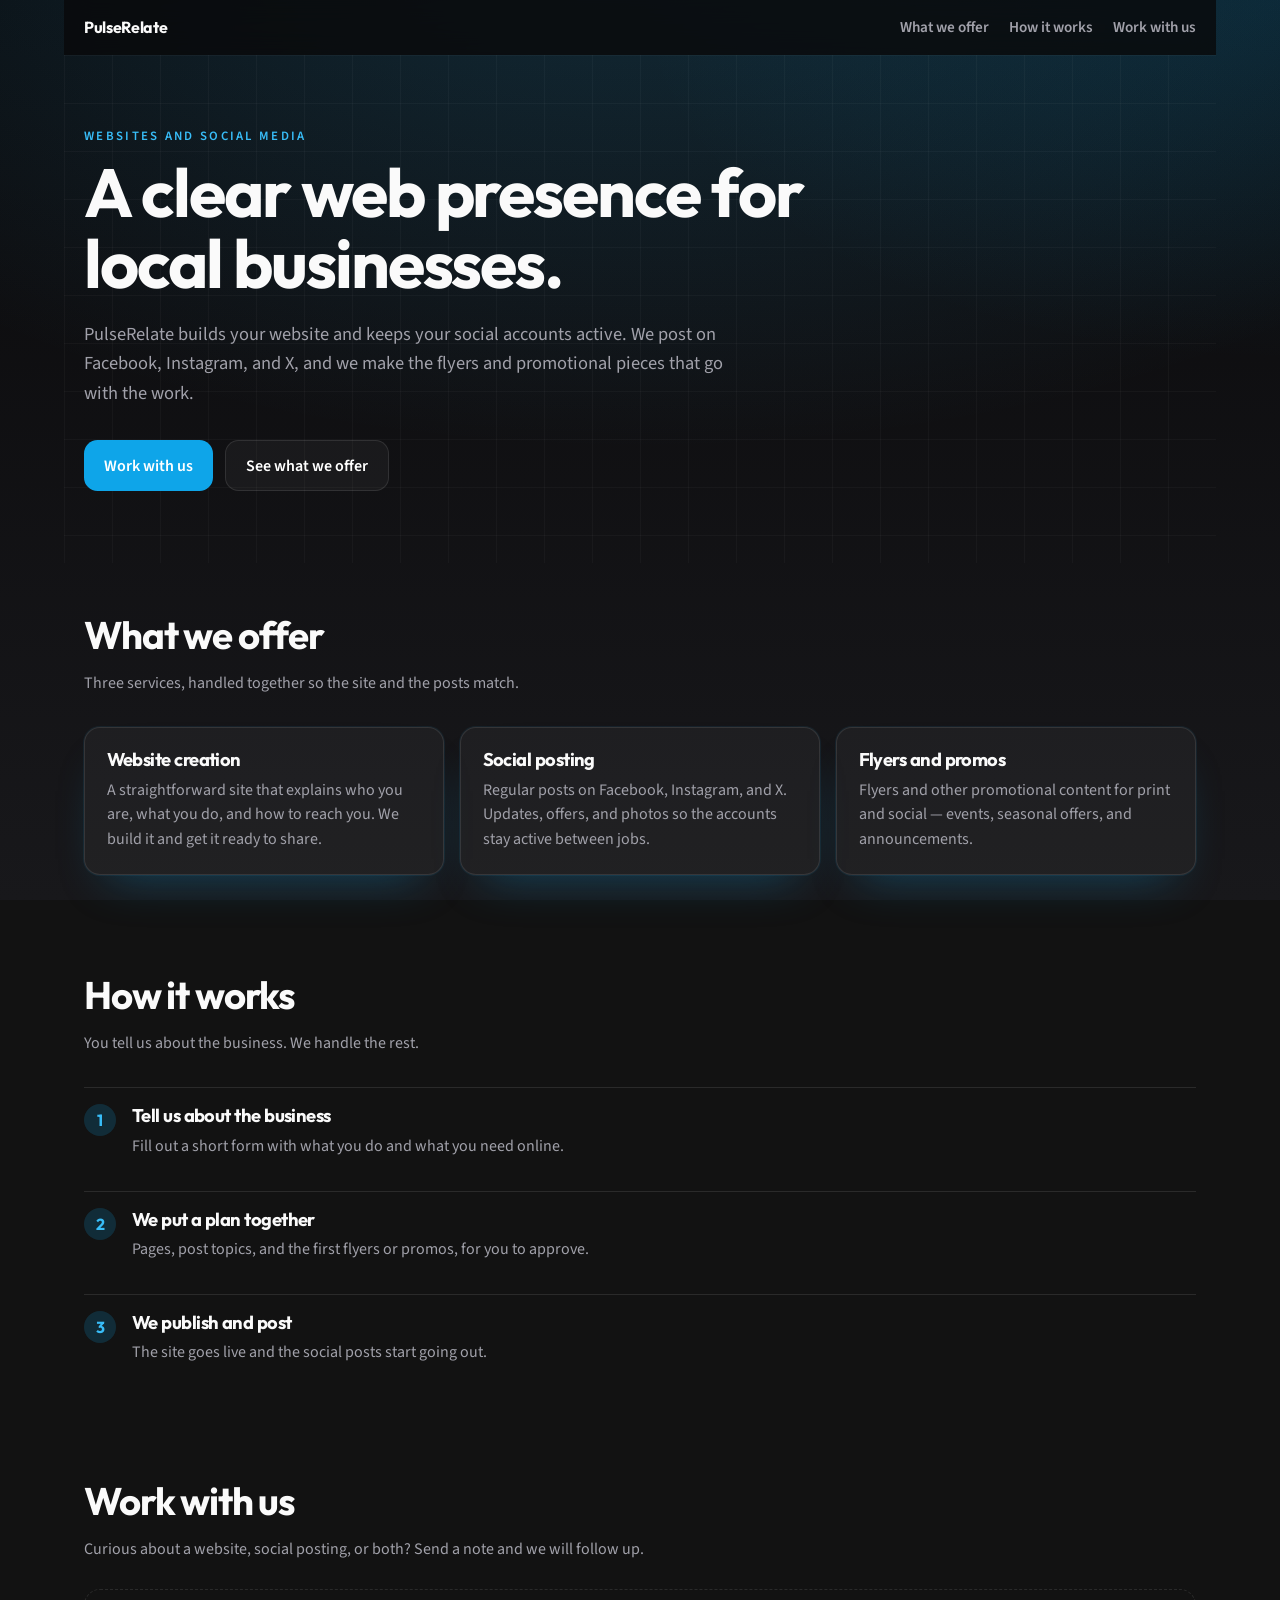
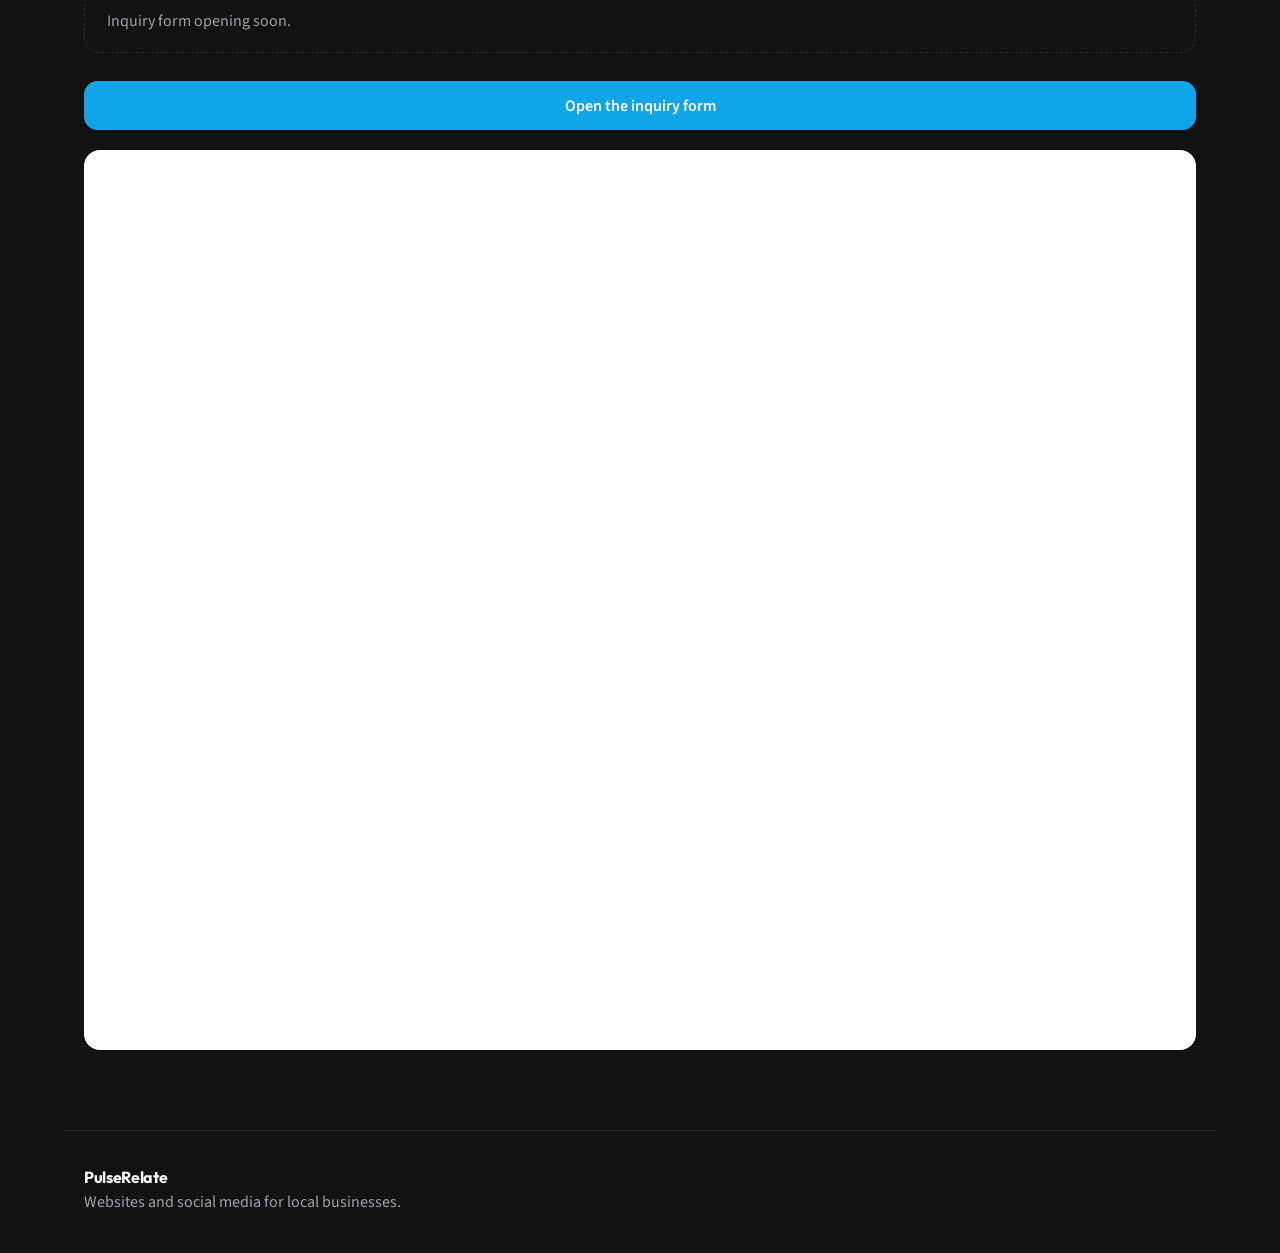
==== index.html @ c06d8b2e "Add the PulseRelate presence page for GitHub Pages. Co-authored-by: Cursor <cursoragent@cursor.com>" ====
<!DOCTYPE html>
<html lang="en">
  <head>
    <meta charset="utf-8" />
    <meta name="viewport" content="width=device-width, initial-scale=1" />
    <title>PulseRelate — Websites and social media</title>
    <meta
      name="description"
      content="PulseRelate builds websites and runs social media for local businesses. Posts on Facebook, Instagram, and X, plus flyers and promotional content."
    />
    <link rel="preconnect" href="https://fonts.googleapis.com" />
    <link rel="preconnect" href="https://fonts.gstatic.com" crossorigin />
    <link
      href="https://fonts.googleapis.com/css2?family=Outfit:wght@500;700&family=Source+Sans+3:wght@400;600&display=swap"
      rel="stylesheet"
    />
    <link rel="stylesheet" href="styles.css" />
    <link rel="icon" href="data:image/svg+xml,%3Csvg xmlns='http://www.w3.org/2000/svg' viewBox='0 0 32 32'%3E%3Crect width='32' height='32' rx='8' fill='%230ea5e9'/%3E%3Cpath d='M8 20.5c2.2-4.6 4.4-7 8-7s5.8 2.4 8 7' fill='none' stroke='white' stroke-width='2.4' stroke-linecap='round'/%3E%3Ccircle cx='16' cy='11' r='2.2' fill='white'/%3E%3C/svg%3E" />
  </head>
  <body>
    <header class="site-header">
      <a class="brand" href="#top">PulseRelate</a>
      <nav class="nav" aria-label="Page">
        <a href="#offer">What we offer</a>
        <a href="#process">How it works</a>
        <a href="#work">Work with us</a>
      </nav>
    </header>

    <main id="top">
      <section class="hero">
        <p class="eyebrow">Websites and social media</p>
        <h1>A clear web presence for local businesses.</h1>
        <p class="lede">
          PulseRelate builds your website and keeps your social accounts active.
          We post on Facebook, Instagram, and X, and we make the flyers and
          promotional pieces that go with the work.
        </p>
        <div class="hero-actions">
          <a class="button" href="#work">Work with us</a>
          <a class="button button-quiet" href="#offer">See what we offer</a>
        </div>
      </section>

      <section id="offer" class="section">
        <div class="section-intro">
          <h2>What we offer</h2>
          <p>Three services, handled together so the site and the posts match.</p>
        </div>
        <ul class="cards">
          <li class="card">
            <h3>Website creation</h3>
            <p>
              A straightforward site that explains who you are, what you do, and
              how to reach you. We build it and get it ready to share.
            </p>
          </li>
          <li class="card">
            <h3>Social posting</h3>
            <p>
              Regular posts on Facebook, Instagram, and X. Updates, offers, and
              photos so the accounts stay active between jobs.
            </p>
          </li>
          <li class="card">
            <h3>Flyers and promos</h3>
            <p>
              Flyers and other promotional content for print and social — events,
              seasonal offers, and announcements.
            </p>
          </li>
        </ul>
      </section>

      <section id="process" class="section">
        <div class="section-intro">
          <h2>How it works</h2>
          <p>You tell us about the business. We handle the rest.</p>
        </div>
        <ol class="steps">
          <li>
            <span class="step-num">1</span>
            <div>
              <h3>Tell us about the business</h3>
              <p>Fill out a short form with what you do and what you need online.</p>
            </div>
          </li>
          <li>
            <span class="step-num">2</span>
            <div>
              <h3>We put a plan together</h3>
              <p>Pages, post topics, and the first flyers or promos, for you to approve.</p>
            </div>
          </li>
          <li>
            <span class="step-num">3</span>
            <div>
              <h3>We publish and post</h3>
              <p>The site goes live and the social posts start going out.</p>
            </div>
          </li>
        </ol>
      </section>

      <section id="work" class="section">
        <div class="section-intro">
          <h2>Work with us</h2>
          <p>Curious about a website, social posting, or both? Send a note and we will follow up.</p>
        </div>

        <div id="form-soon" class="soon" hidden>
          <p>Inquiry form opening soon.</p>
        </div>

        <div id="form-live" class="form-live" hidden>
          <a id="form-link" class="button" href="" target="_blank" rel="noopener noreferrer">
            Open the inquiry form
          </a>
          <iframe
            id="form-frame"
            title="PulseRelate inquiry form"
            width="100%"
            height="900"
            loading="lazy"
          ></iframe>
        </div>
      </section>
    </main>

    <footer class="site-footer">
      <p class="brand">PulseRelate</p>
      <p>Websites and social media for local businesses.</p>
    </footer>

    <!-- Paste the Google Form "share" link here when it exists. -->
    <script>
      const FORM_URL = "";

      const soon = document.getElementById("form-soon");
      const live = document.getElementById("form-live");
      const url = FORM_URL.trim();

      function googleFormEmbed(value) {
        const parsed = new URL(value);
        const host = parsed.hostname;
        const isForm =
          parsed.protocol === "https:" &&
          (host === "docs.google.com" || host === "forms.gle") &&
          (host === "forms.gle" || parsed.pathname.includes("/forms/"));
        if (!isForm) return null;
        if (host === "forms.gle") return null;
        parsed.searchParams.delete("usp");
        parsed.searchParams.set("embedded", "true");
        return parsed.toString();
      }

      if (!url) {
        soon.hidden = false;
      } else {
        live.hidden = false;
        const link = document.getElementById("form-link");
        link.href = url;
        const embed = googleFormEmbed(url);
        const frame = document.getElementById("form-frame");
        if (embed) {
          frame.src = embed;
        } else {
          frame.hidden = true;
        }
      }
    </script>
  </body>
</html>
---- styles.css ----
:root {
  color-scheme: dark;
  --bg: #09090b;
  --bg-raised: rgb(255 255 255 / 0.04);
  --line: rgb(255 255 255 / 0.1);
  --text: #fafafa;
  --muted: #a1a1aa;
  --sky: #38bdf8;
  --sky-strong: #0ea5e9;
  --max: 72rem;
}

* {
  box-sizing: border-box;
}

html {
  scroll-behavior: smooth;
}

body {
  margin: 0;
  min-height: 100vh;
  font-family: "Source Sans 3", "Segoe UI", sans-serif;
  color: var(--text);
  background:
    radial-gradient(ellipse 80% 60% at 50% -10%, rgb(56 189 248 / 0.2), transparent),
    radial-gradient(ellipse 50% 40% at 100% 0%, rgb(14 165 233 / 0.14), transparent),
    linear-gradient(to bottom, #09090b, #18181b);
  background-attachment: fixed;
}

a {
  color: inherit;
}

.site-header {
  position: sticky;
  top: 0;
  z-index: 2;
  display: flex;
  align-items: center;
  justify-content: space-between;
  gap: 1rem;
  max-width: var(--max);
  margin: 0 auto;
  padding: 1rem 1.25rem;
  background: rgb(9 9 11 / 0.8);
  backdrop-filter: blur(12px);
  border-bottom: 1px solid transparent;
}

.brand {
  font-family: Outfit, "Segoe UI", sans-serif;
  font-weight: 700;
  letter-spacing: -0.02em;
  text-decoration: none;
}

.nav {
  display: flex;
  flex-wrap: wrap;
  gap: 0.75rem 1.25rem;
  font-size: 0.95rem;
  font-weight: 600;
}

.nav a {
  color: var(--muted);
  text-decoration: none;
}

.nav a:hover,
.nav a:focus-visible {
  color: var(--text);
}

.hero,
.section,
.site-footer {
  max-width: var(--max);
  margin: 0 auto;
  padding: 1.25rem;
}

.hero {
  padding-top: 4.5rem;
  padding-bottom: 4.5rem;
  background-image:
    linear-gradient(rgb(255 255 255 / 0.03) 1px, transparent 1px),
    linear-gradient(90deg, rgb(255 255 255 / 0.03) 1px, transparent 1px);
  background-size: 48px 48px;
}

.eyebrow {
  margin: 0;
  font-size: 0.8rem;
  font-weight: 600;
  letter-spacing: 0.18em;
  text-transform: uppercase;
  color: var(--sky);
}

h1,
h2,
h3 {
  font-family: Outfit, "Segoe UI", sans-serif;
  letter-spacing: -0.03em;
}

h1 {
  max-width: 16ch;
  margin: 0.75rem 0 0;
  font-size: clamp(2.5rem, 6vw, 4.25rem);
  line-height: 1.05;
}

.lede {
  max-width: 40rem;
  margin: 1.25rem 0 0;
  font-size: 1.15rem;
  line-height: 1.6;
  color: var(--muted);
}

.hero-actions {
  display: flex;
  flex-wrap: wrap;
  gap: 0.75rem;
  margin-top: 2rem;
}

.button {
  display: inline-flex;
  align-items: center;
  justify-content: center;
  padding: 0.85rem 1.25rem;
  border-radius: 0.85rem;
  background: var(--sky-strong);
  color: white;
  font-weight: 600;
  text-decoration: none;
}

.button:hover,
.button:focus-visible {
  background: #38bdf8;
}

.button-quiet {
  background: var(--bg-raised);
  border: 1px solid var(--line);
}

.button-quiet:hover,
.button-quiet:focus-visible {
  background: rgb(255 255 255 / 0.08);
}

.section {
  padding-top: 3rem;
  padding-bottom: 3rem;
}

.section-intro h2 {
  margin: 0;
  font-size: clamp(1.8rem, 3vw, 2.4rem);
}

.section-intro p {
  max-width: 36rem;
  margin: 0.75rem 0 0;
  color: var(--muted);
  line-height: 1.5;
}

.cards {
  display: grid;
  grid-template-columns: repeat(auto-fit, minmax(16rem, 1fr));
  gap: 1rem;
  margin: 2rem 0 0;
  padding: 0;
  list-style: none;
}

.card {
  margin: 0;
  padding: 1.25rem 1.35rem 1.4rem;
  border: 1px solid var(--line);
  border-radius: 1rem;
  background: var(--bg-raised);
  box-shadow:
    0 0 0 1px rgb(56 189 248 / 0.08),
    0 24px 48px -24px rgb(14 165 233 / 0.35);
}

.card h3,
.steps h3 {
  margin: 0 0 0.4rem;
  font-size: 1.15rem;
}

.card p,
.steps p {
  margin: 0;
  color: var(--muted);
  line-height: 1.55;
}

.steps {
  display: grid;
  gap: 1rem;
  margin: 2rem 0 0;
  padding: 0;
  list-style: none;
}

.steps li {
  display: flex;
  gap: 1rem;
  align-items: flex-start;
  padding: 1rem 0;
  border-top: 1px solid var(--line);
}

.step-num {
  flex: 0 0 auto;
  width: 2rem;
  height: 2rem;
  display: grid;
  place-items: center;
  border-radius: 999px;
  background: rgb(14 165 233 / 0.18);
  color: var(--sky);
  font-family: Outfit, sans-serif;
  font-weight: 700;
}

.soon,
.form-live {
  margin-top: 1.75rem;
}

.soon {
  padding: 1.25rem 1.35rem;
  border: 1px dashed var(--line);
  border-radius: 1rem;
  color: var(--muted);
}

.soon p {
  margin: 0;
}

.form-live {
  display: grid;
  gap: 1.25rem;
}

.form-live iframe {
  border: 1px solid var(--line);
  border-radius: 1rem;
  background: white;
  min-height: 900px;
}

.site-footer {
  margin-top: 2rem;
  padding-top: 2rem;
  padding-bottom: 2.5rem;
  border-top: 1px solid var(--line);
  color: var(--muted);
}

.site-footer .brand {
  color: var(--text);
}

.site-footer p {
  margin: 0.25rem 0 0;
}

:focus-visible {
  outline: 2px solid var(--sky);
  outline-offset: 3px;
}

@media (max-width: 640px) {
  .site-header {
    align-items: flex-start;
    flex-direction: column;
  }

  .hero {
    padding-top: 2.5rem;
  }
}
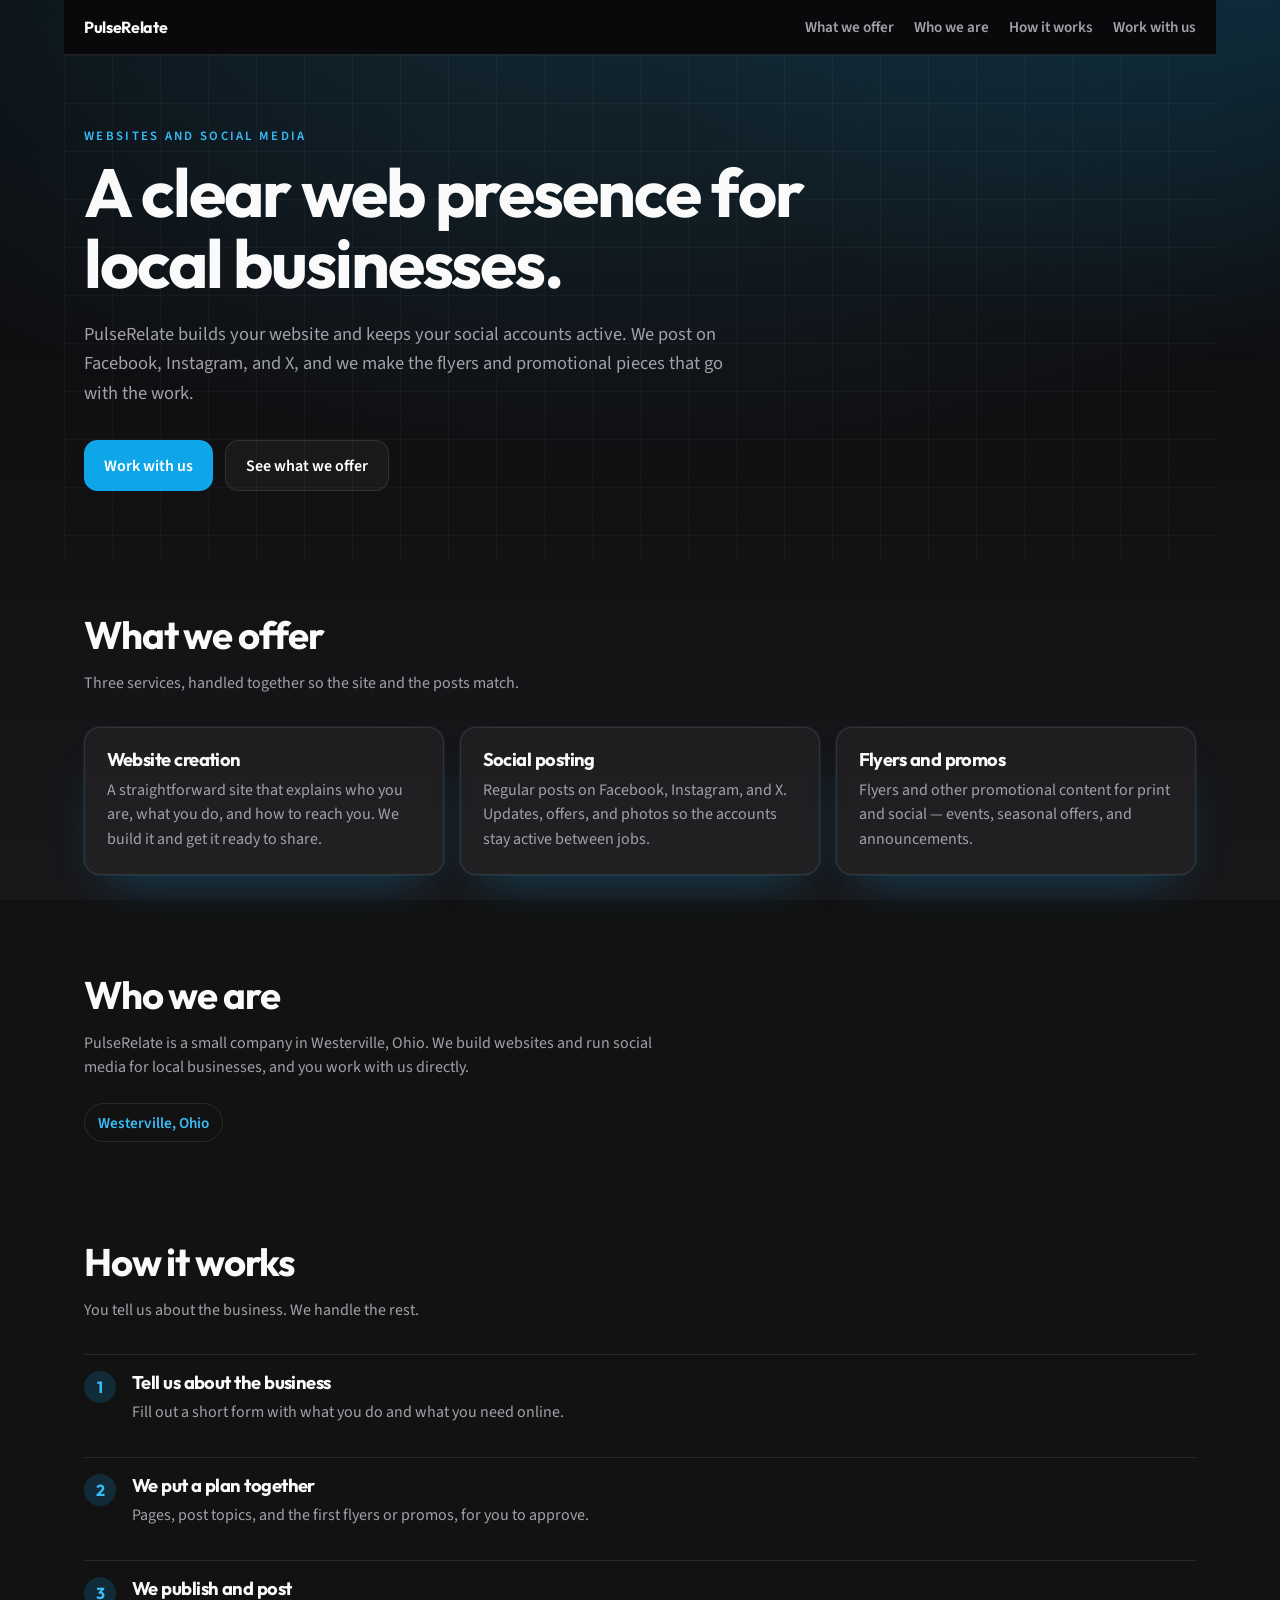
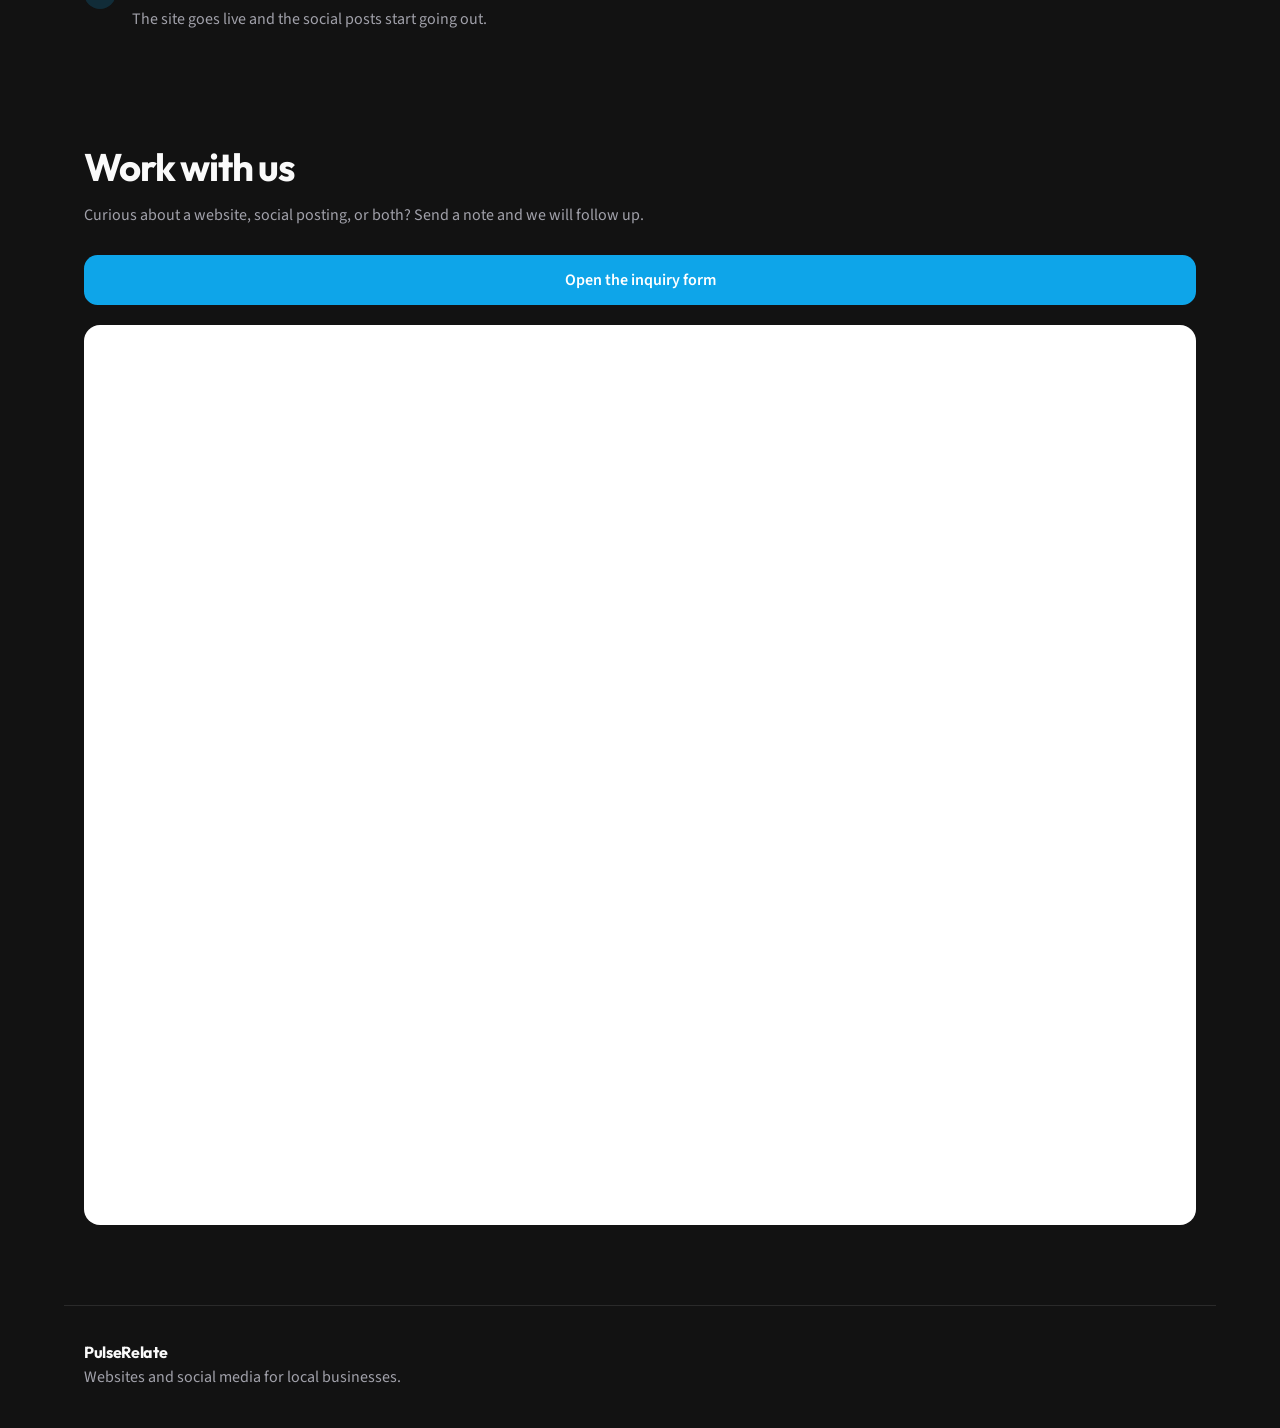
==== commit cae93f72: "Add the inquiry form and a Who we are section. Co-authored-by: Cursor <cursoragent@cursor.com>" ====
--- a/index.html
+++ b/index.html
@@ -22,6 +22,7 @@
       <a class="brand" href="#top">PulseRelate</a>
       <nav class="nav" aria-label="Page">
         <a href="#offer">What we offer</a>
+        <a href="#about">Who we are</a>
         <a href="#process">How it works</a>
         <a href="#work">Work with us</a>
       </nav>
@@ -70,6 +71,17 @@
             </p>
           </li>
         </ul>
+      </section>
+
+      <section id="about" class="section">
+        <div class="section-intro">
+          <h2>Who we are</h2>
+          <p>
+            PulseRelate is a small company in Westerville, Ohio. We build websites
+            and run social media for local businesses, and you work with us directly.
+          </p>
+        </div>
+        <p class="place">Westerville, Ohio</p>
       </section>
 
       <section id="process" class="section">
@@ -134,7 +146,7 @@
 
     <!-- Paste the Google Form "share" link here when it exists. -->
     <script>
-      const FORM_URL = "";
+      const FORM_URL = "https://docs.google.com/forms/d/e/1FAIpQLScphTjkjrPDnEAp4UqePSJgV59Lr1zzQnzVLXLWK01eDipahA/viewform?usp=header";
 
       const soon = document.getElementById("form-soon");
       const live = document.getElementById("form-live");
--- a/styles.css
+++ b/styles.css
@@ -45,9 +45,12 @@
   max-width: var(--max);
   margin: 0 auto;
   padding: 1rem 1.25rem;
-  background: rgb(9 9 11 / 0.8);
-  backdrop-filter: blur(12px);
-  border-bottom: 1px solid transparent;
+  background: #09090b;
+  border-bottom: 1px solid var(--line);
+}
+
+[hidden] {
+  display: none !important;
 }
 
 .brand {
@@ -172,6 +175,17 @@
   margin: 0.75rem 0 0;
   color: var(--muted);
   line-height: 1.5;
+}
+
+.place {
+  display: inline-block;
+  margin: 1.5rem 0 0;
+  padding: 0.45rem 0.8rem;
+  border: 1px solid var(--line);
+  border-radius: 999px;
+  color: var(--sky);
+  font-size: 0.95rem;
+  font-weight: 600;
 }
 
 .cards {
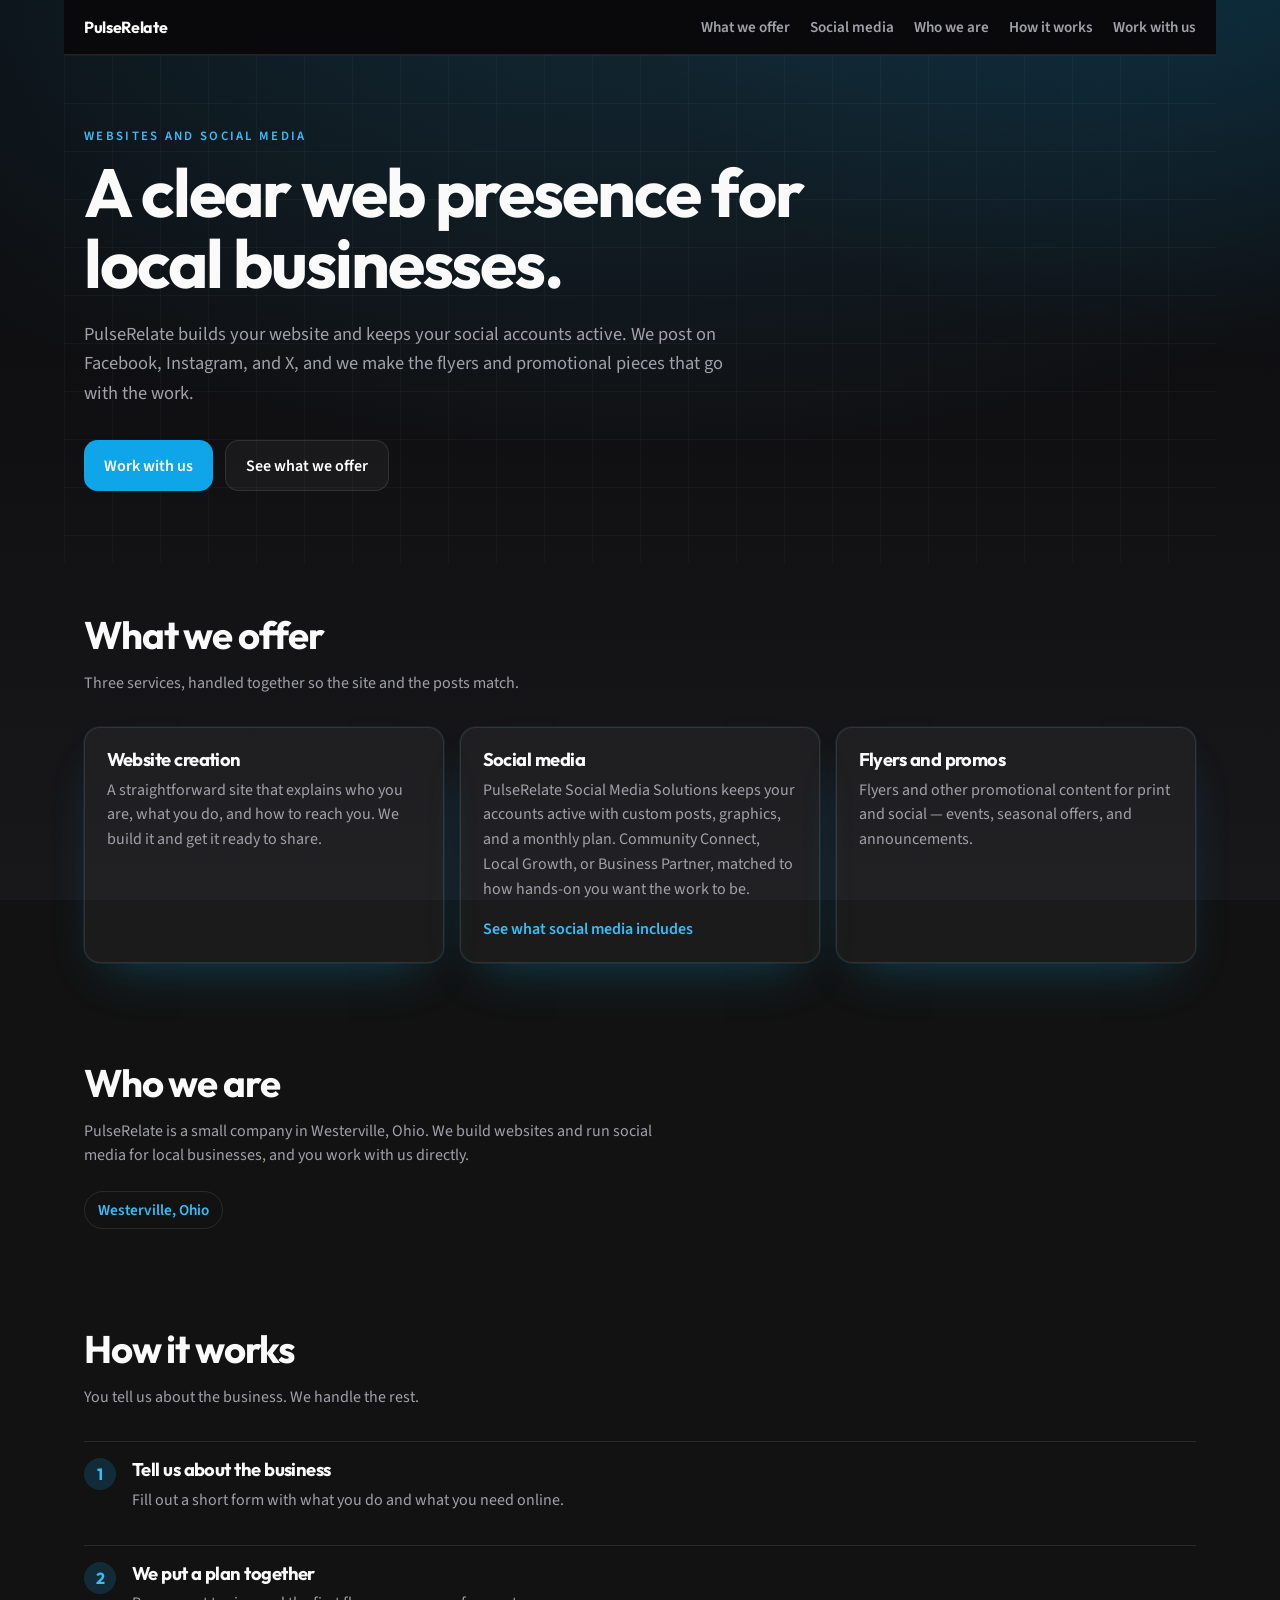
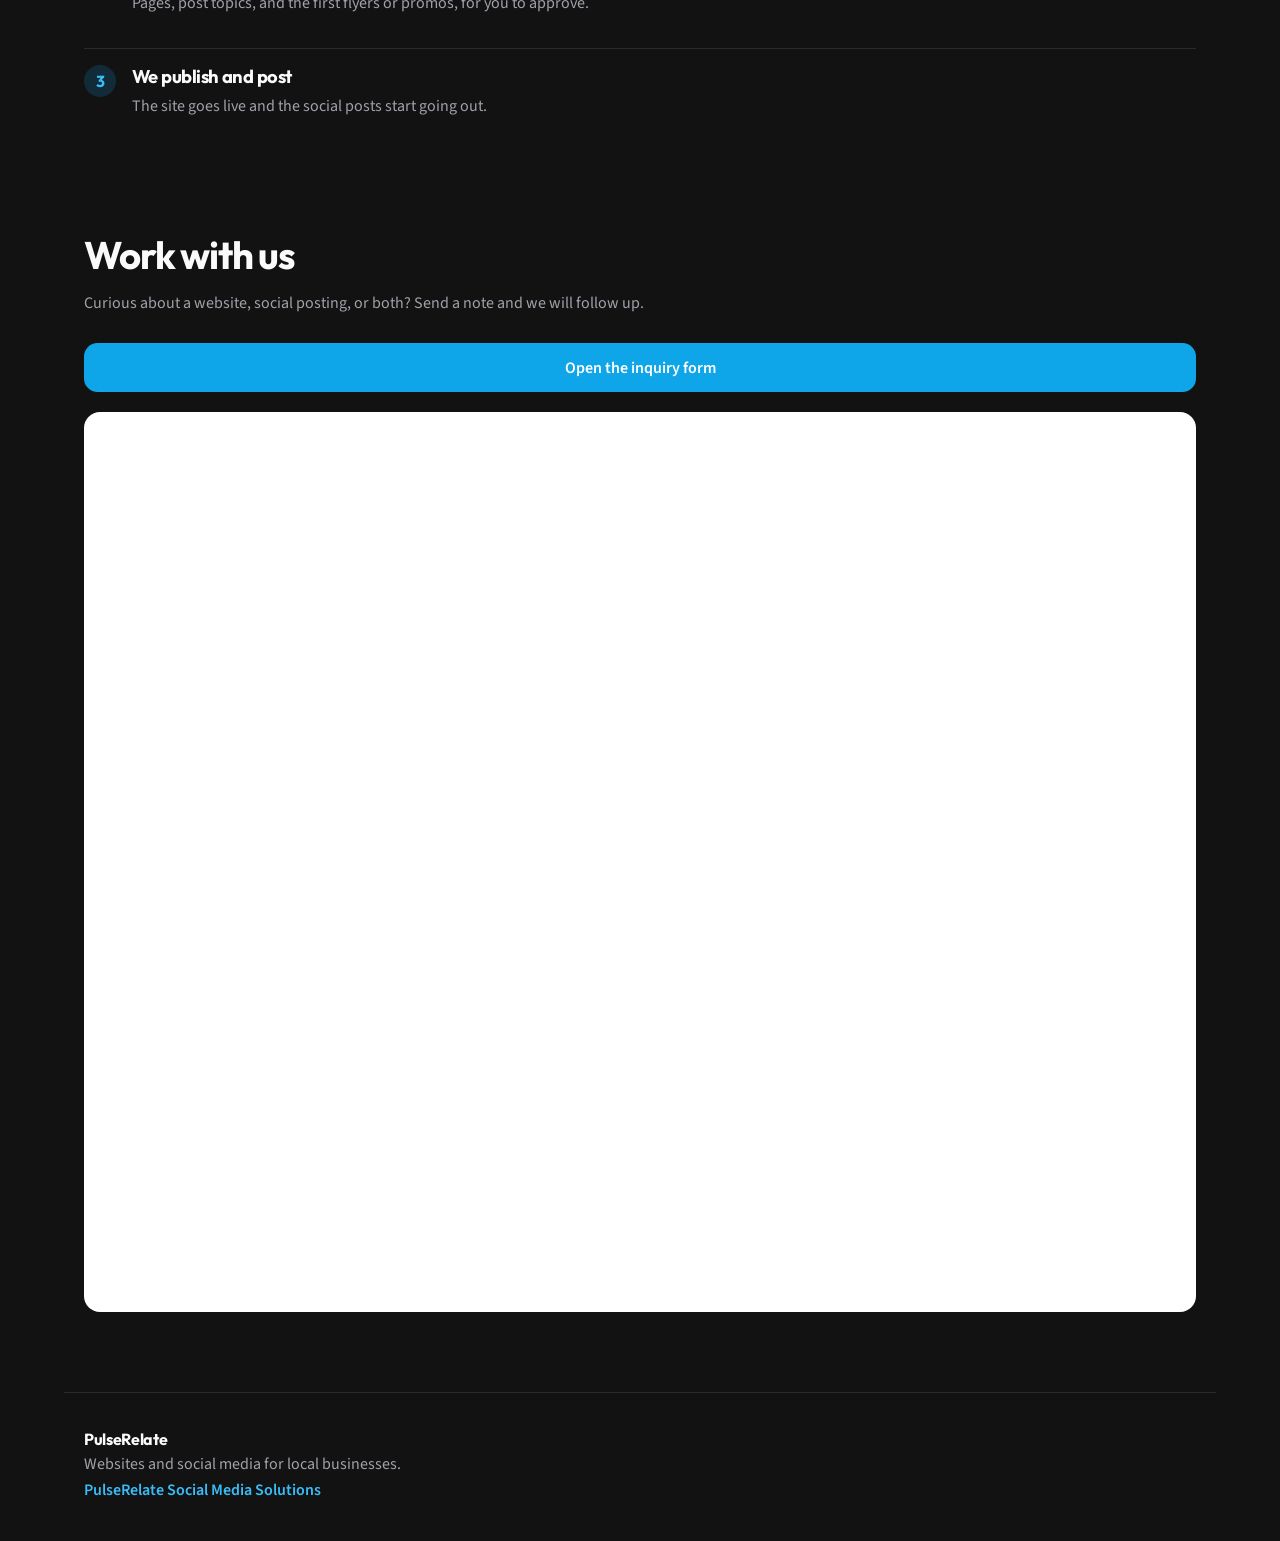
==== commit 5b206f81: "Add a PulseRelate Social Media Solutions page without pricing. Co-authored-by: Cursor <cursoragent@c" ====
--- a/index.html
+++ b/index.html
@@ -22,6 +22,7 @@
       <a class="brand" href="#top">PulseRelate</a>
       <nav class="nav" aria-label="Page">
         <a href="#offer">What we offer</a>
+        <a href="social.html">Social media</a>
         <a href="#about">Who we are</a>
         <a href="#process">How it works</a>
         <a href="#work">Work with us</a>
@@ -57,11 +58,14 @@
             </p>
           </li>
           <li class="card">
-            <h3>Social posting</h3>
+            <h3>Social media</h3>
             <p>
-              Regular posts on Facebook, Instagram, and X. Updates, offers, and
-              photos so the accounts stay active between jobs.
+              PulseRelate Social Media Solutions keeps your accounts active with
+              custom posts, graphics, and a monthly plan. Community Connect,
+              Local Growth, or Business Partner, matched to how hands-on you
+              want the work to be.
             </p>
+            <a class="more" href="social.html">See what social media includes</a>
           </li>
           <li class="card">
             <h3>Flyers and promos</h3>
@@ -142,6 +146,7 @@
     <footer class="site-footer">
       <p class="brand">PulseRelate</p>
       <p>Websites and social media for local businesses.</p>
+      <p><a href="social.html">PulseRelate Social Media Solutions</a></p>
     </footer>
 
     <!-- Paste the Google Form "share" link here when it exists. -->
--- a/styles.css
+++ b/styles.css
@@ -161,6 +161,7 @@
 }
 
 .section {
+  scroll-margin-top: 4.5rem;
   padding-top: 3rem;
   padding-bottom: 3rem;
 }
@@ -219,6 +220,147 @@
   margin: 0;
   color: var(--muted);
   line-height: 1.55;
+}
+
+.card-plan {
+  display: flex;
+  flex-direction: column;
+  border-top: 2px solid var(--sky-strong);
+}
+
+.card-plan .fit {
+  margin-top: auto;
+}
+
+.more {
+  display: inline-block;
+  margin-top: 1rem;
+  color: var(--sky);
+  font-weight: 600;
+  text-decoration: none;
+}
+
+.more:hover,
+.more:focus-visible {
+  color: var(--text);
+}
+
+.story {
+  max-width: 40rem;
+  margin-top: 1.5rem;
+}
+
+.story p {
+  margin: 0;
+  color: var(--muted);
+  font-size: 1.05rem;
+  line-height: 1.65;
+}
+
+.story p + p {
+  margin-top: 1rem;
+}
+
+.story .hello {
+  color: var(--text);
+  font-family: Outfit, "Segoe UI", sans-serif;
+  font-size: 1.25rem;
+  letter-spacing: -0.02em;
+}
+
+.features {
+  margin: 1.1rem 0 0;
+  padding: 0;
+  list-style: none;
+}
+
+.features li {
+  position: relative;
+  padding: 0.35rem 0 0.35rem 1.35rem;
+  color: var(--muted);
+  line-height: 1.45;
+}
+
+.features li::before {
+  content: "";
+  position: absolute;
+  left: 0;
+  top: 0.72rem;
+  width: 0.45rem;
+  height: 0.45rem;
+  border-radius: 999px;
+  background: var(--sky);
+}
+
+.features li.includes {
+  color: var(--text);
+  font-weight: 600;
+}
+
+.fit {
+  margin: 1.15rem 0 0;
+  padding-top: 1rem;
+  border-top: 1px solid var(--line);
+  color: var(--muted);
+  font-size: 0.95rem;
+  line-height: 1.5;
+}
+
+.fit strong {
+  display: block;
+  margin-bottom: 0.25rem;
+  color: var(--text);
+  font-size: 0.75rem;
+  letter-spacing: 0.14em;
+  text-transform: uppercase;
+}
+
+.reasons {
+  display: grid;
+  grid-template-columns: repeat(auto-fit, minmax(16rem, 1fr));
+  gap: 0.75rem;
+  margin: 2rem 0 0;
+  padding: 0;
+  list-style: none;
+}
+
+.reasons li {
+  padding: 1rem 1.1rem;
+  border: 1px solid var(--line);
+  border-radius: 1rem;
+  background: var(--bg-raised);
+  line-height: 1.5;
+}
+
+.signature {
+  margin: 1.75rem 0 0;
+  line-height: 1.4;
+}
+
+.signature strong {
+  display: block;
+  font-family: Outfit, "Segoe UI", sans-serif;
+  font-size: 1.15rem;
+  letter-spacing: -0.02em;
+}
+
+.signature span {
+  color: var(--muted);
+}
+
+.pull {
+  max-width: 28rem;
+  margin: 1.75rem 0 0;
+  padding: 0;
+  border: 0;
+}
+
+.pull p {
+  margin: 0;
+  font-family: Outfit, "Segoe UI", sans-serif;
+  font-size: clamp(1.35rem, 2.4vw, 1.75rem);
+  letter-spacing: -0.03em;
+  line-height: 1.25;
 }
 
 .steps {
@@ -294,6 +436,17 @@
   margin: 0.25rem 0 0;
 }
 
+.site-footer a {
+  color: var(--sky);
+  font-weight: 600;
+  text-decoration: none;
+}
+
+.site-footer a:hover,
+.site-footer a:focus-visible {
+  color: var(--text);
+}
+
 :focus-visible {
   outline: 2px solid var(--sky);
   outline-offset: 3px;
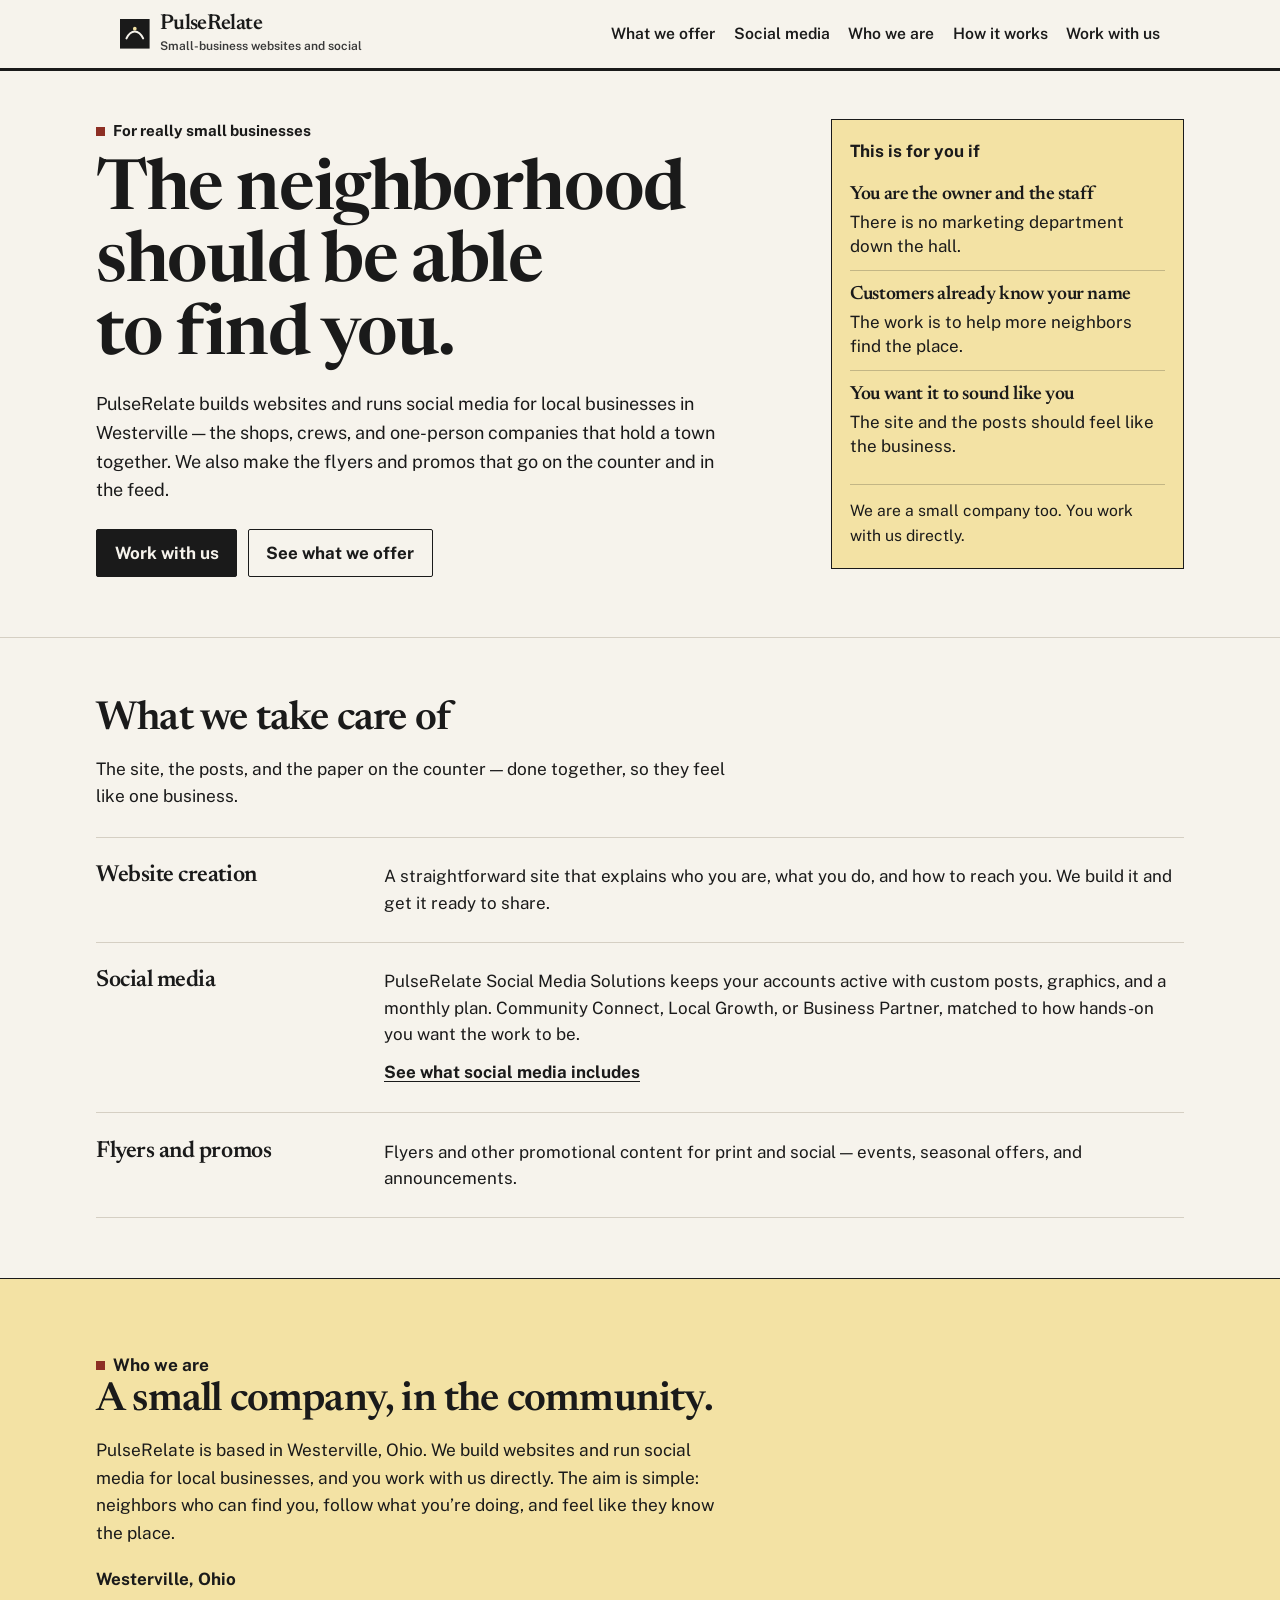
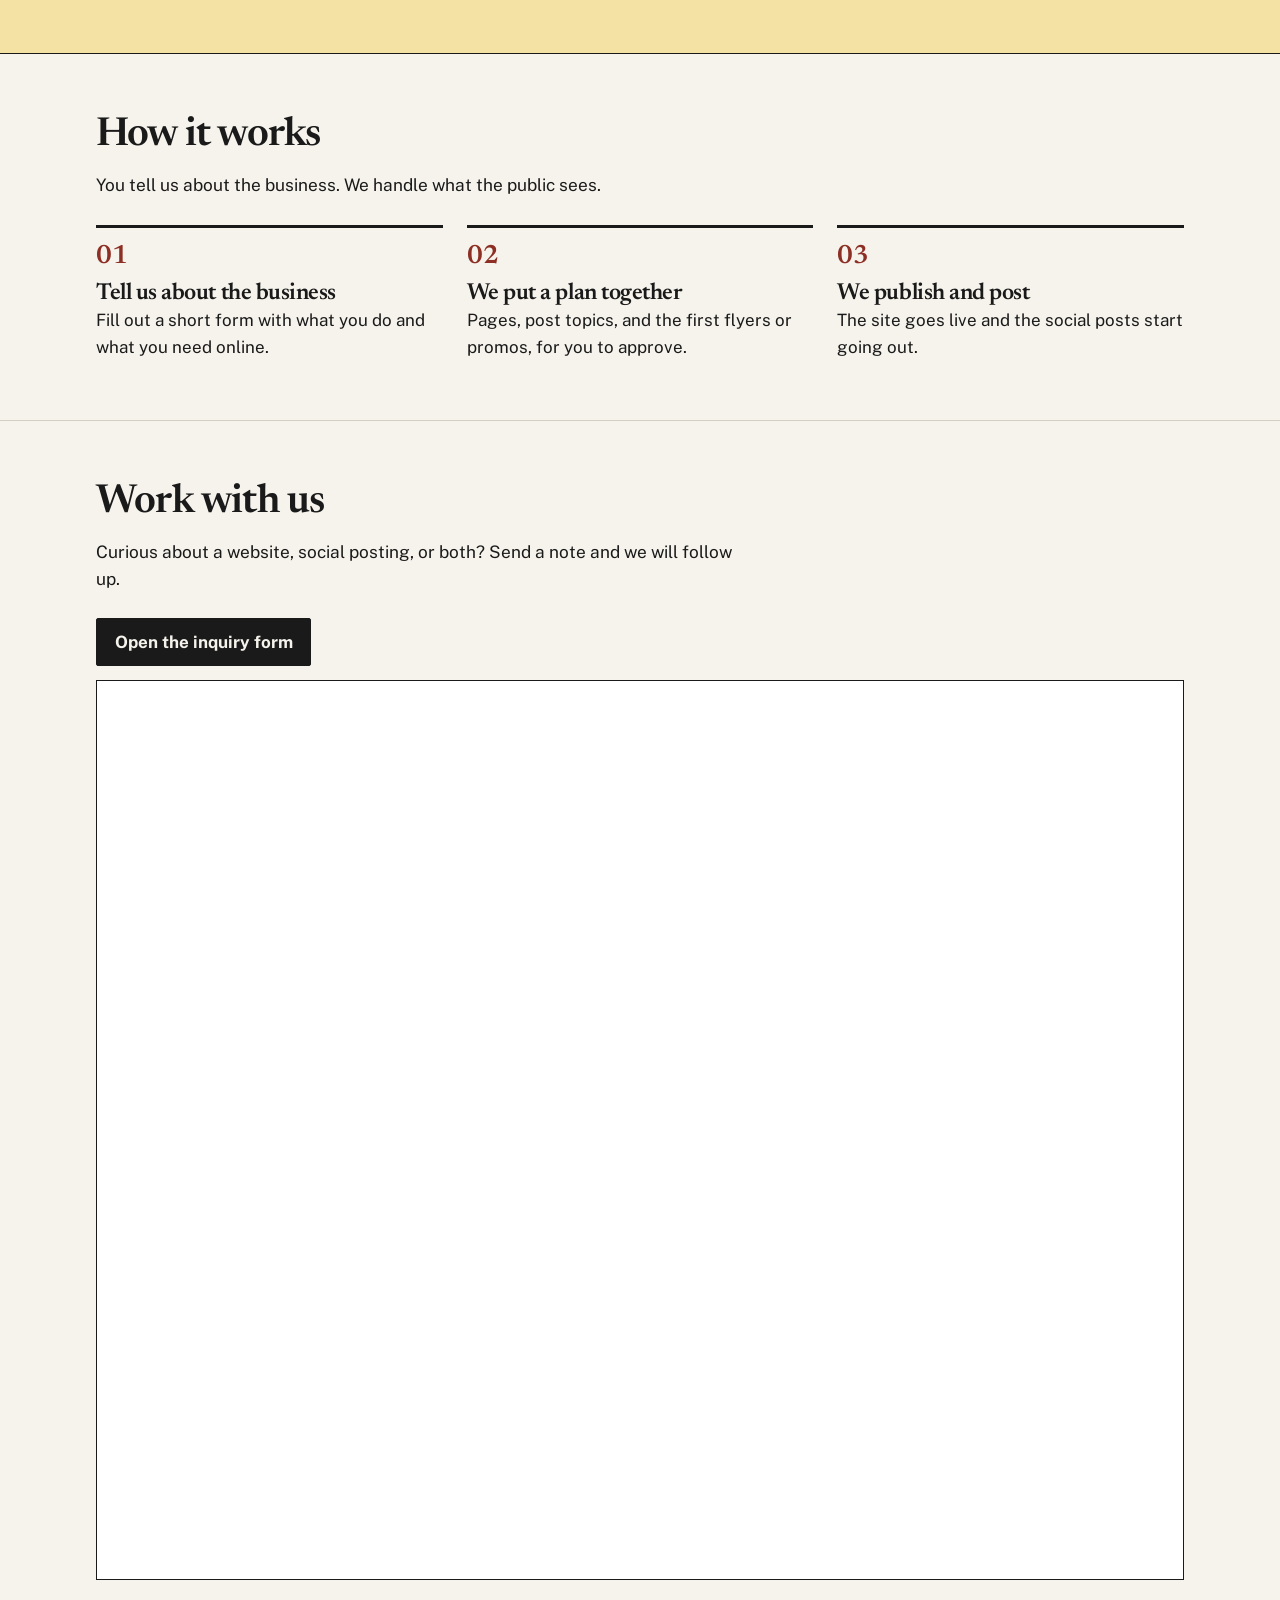
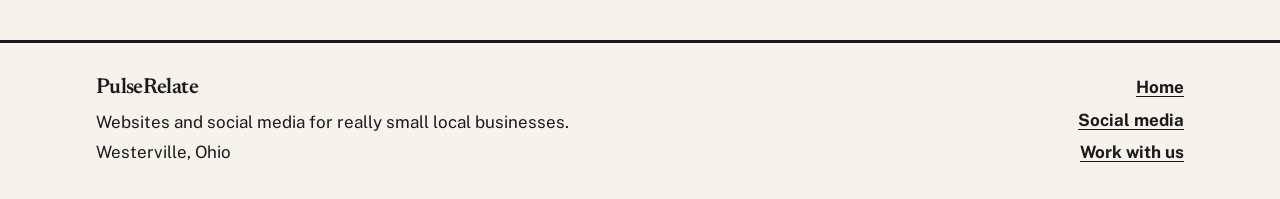
==== commit 80ef3fd8: "Restyle the site for really small local businesses and phones. Co-authored-by: Cursor <cursoragent@c" ====
--- a/index.html
+++ b/index.html
@@ -2,153 +2,216 @@
 <html lang="en">
   <head>
     <meta charset="utf-8" />
-    <meta name="viewport" content="width=device-width, initial-scale=1" />
-    <title>PulseRelate — Websites and social media</title>
+    <meta name="viewport" content="width=device-width, initial-scale=1, viewport-fit=cover" />
+    <meta name="theme-color" content="#f6f3ec" />
+    <title>PulseRelate — Websites and social media for small local businesses</title>
     <meta
       name="description"
-      content="PulseRelate builds websites and runs social media for local businesses. Posts on Facebook, Instagram, and X, plus flyers and promotional content."
+      content="PulseRelate builds websites and runs social media for really small local businesses in Westerville, Ohio. Posts, flyers, and a site the neighborhood can actually use."
     />
     <link rel="preconnect" href="https://fonts.googleapis.com" />
     <link rel="preconnect" href="https://fonts.gstatic.com" crossorigin />
     <link
-      href="https://fonts.googleapis.com/css2?family=Outfit:wght@500;700&family=Source+Sans+3:wght@400;600&display=swap"
+      href="https://fonts.googleapis.com/css2?family=Newsreader:ital,opsz,wght@0,6..72,500;0,6..72,600;1,6..72,500&family=Public+Sans:wght@400;600;700&display=swap"
       rel="stylesheet"
     />
     <link rel="stylesheet" href="styles.css" />
-    <link rel="icon" href="data:image/svg+xml,%3Csvg xmlns='http://www.w3.org/2000/svg' viewBox='0 0 32 32'%3E%3Crect width='32' height='32' rx='8' fill='%230ea5e9'/%3E%3Cpath d='M8 20.5c2.2-4.6 4.4-7 8-7s5.8 2.4 8 7' fill='none' stroke='white' stroke-width='2.4' stroke-linecap='round'/%3E%3Ccircle cx='16' cy='11' r='2.2' fill='white'/%3E%3C/svg%3E" />
+    <link rel="icon" href="data:image/svg+xml,%3Csvg xmlns='http://www.w3.org/2000/svg' viewBox='0 0 32 32'%3E%3Crect width='32' height='32' fill='%231a1a1a'/%3E%3Cpath d='M7 21c2.4-5 4.8-7.5 9-7.5S22.6 16 25 21' fill='none' stroke='%23f6f3ec' stroke-width='2.2' stroke-linecap='round'/%3E%3Ccircle cx='16' cy='10.5' r='2' fill='%23f3e2a4'/%3E%3C/svg%3E" />
   </head>
   <body>
+    <a class="skip" href="#top">Skip to content</a>
     <header class="site-header">
-      <a class="brand" href="#top">PulseRelate</a>
-      <nav class="nav" aria-label="Page">
-        <a href="#offer">What we offer</a>
-        <a href="social.html">Social media</a>
-        <a href="#about">Who we are</a>
-        <a href="#process">How it works</a>
-        <a href="#work">Work with us</a>
-      </nav>
+      <div class="header-inner">
+        <a class="brand" href="#top">
+          <svg class="mark" viewBox="0 0 32 32" aria-hidden="true">
+            <rect width="32" height="32" fill="#1a1a1a" />
+            <path d="M7 21c2.4-5 4.8-7.5 9-7.5S22.6 16 25 21" fill="none" stroke="#f6f3ec" stroke-width="2.2" stroke-linecap="round" />
+            <circle cx="16" cy="10.5" r="2" fill="#f3e2a4" />
+          </svg>
+          <span class="brand-text">
+            <span class="brand-name">PulseRelate</span>
+            <span class="brand-tag">Small-business websites and social</span>
+          </span>
+        </a>
+        <button class="nav-toggle" type="button" aria-expanded="false" aria-controls="site-nav">
+          <span class="nav-toggle-icon" aria-hidden="true"></span>
+          <span class="nav-toggle-label">Menu</span>
+        </button>
+        <nav id="site-nav" class="nav" aria-label="Page">
+          <a href="#offer">What we offer</a>
+          <a href="social.html">Social media</a>
+          <a href="#about">Who we are</a>
+          <a href="#process">How it works</a>
+          <a href="#work">Work with us</a>
+        </nav>
+      </div>
     </header>
 
     <main id="top">
       <section class="hero">
-        <p class="eyebrow">Websites and social media</p>
-        <h1>A clear web presence for local businesses.</h1>
-        <p class="lede">
-          PulseRelate builds your website and keeps your social accounts active.
-          We post on Facebook, Instagram, and X, and we make the flyers and
-          promotional pieces that go with the work.
-        </p>
-        <div class="hero-actions">
-          <a class="button" href="#work">Work with us</a>
-          <a class="button button-quiet" href="#offer">See what we offer</a>
+        <div class="wrap hero-grid">
+          <div class="hero-copy">
+            <p class="kicker"><span class="kicker-mark" aria-hidden="true"></span> For really small businesses</p>
+            <h1>The neighborhood should be able to find you.</h1>
+            <p class="lede">
+              PulseRelate builds websites and runs social media for local businesses
+              in Westerville — the shops, crews, and one-person companies that hold
+              a town together. We also make the flyers and promos that go on the
+              counter and in the feed.
+            </p>
+            <div class="hero-actions">
+              <a class="button" href="#work">Work with us</a>
+              <a class="button button-quiet" href="#offer">See what we offer</a>
+            </div>
+          </div>
+          <aside class="side-card">
+            <p class="side-card-label">This is for you if</p>
+            <ul>
+              <li>
+                <strong>You are the owner and the staff</strong>
+                <span>There is no marketing department down the hall.</span>
+              </li>
+              <li>
+                <strong>Customers already know your name</strong>
+                <span>The work is to help more neighbors find the place.</span>
+              </li>
+              <li>
+                <strong>You want it to sound like you</strong>
+                <span>The site and the posts should feel like the business.</span>
+              </li>
+            </ul>
+            <p class="side-card-foot">We are a small company too. You work with us directly.</p>
+          </aside>
         </div>
       </section>
 
       <section id="offer" class="section">
-        <div class="section-intro">
-          <h2>What we offer</h2>
-          <p>Three services, handled together so the site and the posts match.</p>
-        </div>
-        <ul class="cards">
-          <li class="card">
-            <h3>Website creation</h3>
+        <div class="wrap">
+          <div class="section-intro">
+            <h2>What we take care of</h2>
+            <p>The site, the posts, and the paper on the counter — done together, so they feel like one business.</p>
+          </div>
+          <ul class="service-list">
+            <li>
+              <h3>Website creation</h3>
+              <p>
+                A straightforward site that explains who you are, what you do, and
+                how to reach you. We build it and get it ready to share.
+              </p>
+            </li>
+            <li>
+              <h3>Social media</h3>
+              <p>
+                PulseRelate Social Media Solutions keeps your accounts active with
+                custom posts, graphics, and a monthly plan. Community Connect,
+                Local Growth, or Business Partner, matched to how hands-on you
+                want the work to be.
+              </p>
+              <a class="more" href="social.html">See what social media includes</a>
+            </li>
+            <li>
+              <h3>Flyers and promos</h3>
+              <p>
+                Flyers and other promotional content for print and social — events,
+                seasonal offers, and announcements.
+              </p>
+            </li>
+          </ul>
+        </div>
+      </section>
+
+      <section id="about" class="section notice">
+        <div class="wrap">
+          <div class="section-intro">
+            <p class="kicker"><span class="kicker-mark" aria-hidden="true"></span> Who we are</p>
+            <h2>A small company, in the community.</h2>
             <p>
-              A straightforward site that explains who you are, what you do, and
-              how to reach you. We build it and get it ready to share.
+              PulseRelate is based in Westerville, Ohio. We build websites and run
+              social media for local businesses, and you work with us directly.
+              The aim is simple: neighbors who can find you, follow what you’re
+              doing, and feel like they know the place.
             </p>
-          </li>
-          <li class="card">
-            <h3>Social media</h3>
-            <p>
-              PulseRelate Social Media Solutions keeps your accounts active with
-              custom posts, graphics, and a monthly plan. Community Connect,
-              Local Growth, or Business Partner, matched to how hands-on you
-              want the work to be.
-            </p>
-            <a class="more" href="social.html">See what social media includes</a>
-          </li>
-          <li class="card">
-            <h3>Flyers and promos</h3>
-            <p>
-              Flyers and other promotional content for print and social — events,
-              seasonal offers, and announcements.
-            </p>
-          </li>
-        </ul>
-      </section>
-
-      <section id="about" class="section">
-        <div class="section-intro">
-          <h2>Who we are</h2>
-          <p>
-            PulseRelate is a small company in Westerville, Ohio. We build websites
-            and run social media for local businesses, and you work with us directly.
-          </p>
-        </div>
-        <p class="place">Westerville, Ohio</p>
+          </div>
+          <p class="place">Westerville, Ohio</p>
+        </div>
       </section>
 
       <section id="process" class="section">
-        <div class="section-intro">
-          <h2>How it works</h2>
-          <p>You tell us about the business. We handle the rest.</p>
-        </div>
-        <ol class="steps">
-          <li>
-            <span class="step-num">1</span>
-            <div>
-              <h3>Tell us about the business</h3>
-              <p>Fill out a short form with what you do and what you need online.</p>
-            </div>
-          </li>
-          <li>
-            <span class="step-num">2</span>
-            <div>
-              <h3>We put a plan together</h3>
-              <p>Pages, post topics, and the first flyers or promos, for you to approve.</p>
-            </div>
-          </li>
-          <li>
-            <span class="step-num">3</span>
-            <div>
-              <h3>We publish and post</h3>
-              <p>The site goes live and the social posts start going out.</p>
-            </div>
-          </li>
-        </ol>
+        <div class="wrap">
+          <div class="section-intro">
+            <h2>How it works</h2>
+            <p>You tell us about the business. We handle what the public sees.</p>
+          </div>
+          <ol class="steps">
+            <li>
+              <span class="step-num">01</span>
+              <div>
+                <h3>Tell us about the business</h3>
+                <p>Fill out a short form with what you do and what you need online.</p>
+              </div>
+            </li>
+            <li>
+              <span class="step-num">02</span>
+              <div>
+                <h3>We put a plan together</h3>
+                <p>Pages, post topics, and the first flyers or promos, for you to approve.</p>
+              </div>
+            </li>
+            <li>
+              <span class="step-num">03</span>
+              <div>
+                <h3>We publish and post</h3>
+                <p>The site goes live and the social posts start going out.</p>
+              </div>
+            </li>
+          </ol>
+        </div>
       </section>
 
       <section id="work" class="section">
-        <div class="section-intro">
-          <h2>Work with us</h2>
-          <p>Curious about a website, social posting, or both? Send a note and we will follow up.</p>
-        </div>
-
-        <div id="form-soon" class="soon" hidden>
-          <p>Inquiry form opening soon.</p>
-        </div>
-
-        <div id="form-live" class="form-live" hidden>
-          <a id="form-link" class="button" href="" target="_blank" rel="noopener noreferrer">
-            Open the inquiry form
-          </a>
-          <iframe
-            id="form-frame"
-            title="PulseRelate inquiry form"
-            width="100%"
-            height="900"
-            loading="lazy"
-          ></iframe>
+        <div class="wrap">
+          <div class="section-intro">
+            <h2>Work with us</h2>
+            <p>Curious about a website, social posting, or both? Send a note and we will follow up.</p>
+          </div>
+
+          <div id="form-soon" class="soon" hidden>
+            <p>Inquiry form opening soon.</p>
+          </div>
+
+          <div id="form-live" class="form-live" hidden>
+            <p class="form-hint">Open the form in a new tab. It is easier to fill out on a phone.</p>
+            <a id="form-link" class="button" href="" target="_blank" rel="noopener noreferrer">
+              Open the inquiry form
+            </a>
+            <iframe
+              id="form-frame"
+              title="PulseRelate inquiry form"
+              width="100%"
+              height="900"
+              loading="lazy"
+            ></iframe>
+          </div>
         </div>
       </section>
     </main>
 
     <footer class="site-footer">
-      <p class="brand">PulseRelate</p>
-      <p>Websites and social media for local businesses.</p>
-      <p><a href="social.html">PulseRelate Social Media Solutions</a></p>
+      <div class="wrap footer-grid">
+        <div>
+          <p class="footer-name">PulseRelate</p>
+          <p>Websites and social media for really small local businesses.</p>
+          <p>Westerville, Ohio</p>
+        </div>
+        <div class="footer-links">
+          <a href="index.html">Home</a>
+          <a href="social.html">Social media</a>
+          <a href="#work">Work with us</a>
+        </div>
+      </div>
     </footer>
 
+    <script src="site.js"></script>
     <!-- Paste the Google Form "share" link here when it exists. -->
     <script>
       const FORM_URL = "https://docs.google.com/forms/d/e/1FAIpQLScphTjkjrPDnEAp4UqePSJgV59Lr1zzQnzVLXLWK01eDipahA/viewform?usp=header";
--- a/styles.css
+++ b/styles.css
@@ -1,13 +1,13 @@
 :root {
-  color-scheme: dark;
-  --bg: #09090b;
-  --bg-raised: rgb(255 255 255 / 0.04);
-  --line: rgb(255 255 255 / 0.1);
-  --text: #fafafa;
-  --muted: #a1a1aa;
-  --sky: #38bdf8;
-  --sky-strong: #0ea5e9;
-  --max: 72rem;
+  color-scheme: light;
+  --paper: #f6f3ec;
+  --sheet: #fffcf7;
+  --manila: #f3e2a4;
+  --ink: #1a1a1a;
+  --muted: #3a3a3a;
+  --rule: #d5cfc3;
+  --red: #8d2f24;
+  --max: 68rem;
 }
 
 * {
@@ -21,444 +21,767 @@
 body {
   margin: 0;
   min-height: 100vh;
-  font-family: "Source Sans 3", "Segoe UI", sans-serif;
-  color: var(--text);
-  background:
-    radial-gradient(ellipse 80% 60% at 50% -10%, rgb(56 189 248 / 0.2), transparent),
-    radial-gradient(ellipse 50% 40% at 100% 0%, rgb(14 165 233 / 0.14), transparent),
-    linear-gradient(to bottom, #09090b, #18181b);
-  background-attachment: fixed;
+  font-family: "Public Sans", "Segoe UI", sans-serif;
+  font-size: 1.0625rem;
+  line-height: 1.6;
+  color: var(--ink);
+  background: var(--paper);
+  overflow-wrap: break-word;
+}
+
+[hidden] {
+  display: none !important;
+}
+
+img,
+svg,
+iframe {
+  max-width: 100%;
 }
 
 a {
   color: inherit;
+}
+
+:focus-visible {
+  outline: 2px solid var(--ink);
+  outline-offset: 3px;
+}
+
+::selection {
+  background: var(--manila);
+  color: var(--ink);
+}
+
+.skip {
+  position: absolute;
+  left: 1rem;
+  top: -4rem;
+  z-index: 80;
+  padding: 0.55rem 0.75rem;
+  background: var(--ink);
+  color: var(--paper);
+  font-weight: 700;
+  text-decoration: none;
+}
+
+.skip:focus {
+  top: 0.5rem;
+}
+
+.wrap {
+  width: min(var(--max), calc(100% - 2rem));
+  margin-inline: auto;
 }
 
 .site-header {
   position: sticky;
   top: 0;
-  z-index: 2;
+  z-index: 30;
+  padding-top: env(safe-area-inset-top);
+  background: var(--paper);
+  border-bottom: 3px solid var(--ink);
+}
+
+.header-inner {
+  position: relative;
   display: flex;
   align-items: center;
   justify-content: space-between;
   gap: 1rem;
-  max-width: var(--max);
-  margin: 0 auto;
-  padding: 1rem 1.25rem;
-  background: #09090b;
-  border-bottom: 1px solid var(--line);
-}
-
-[hidden] {
-  display: none !important;
+  width: min(var(--max), 100%);
+  margin-inline: auto;
+  padding: 0.7rem 1rem;
+  min-height: 4.25rem;
 }
 
 .brand {
-  font-family: Outfit, "Segoe UI", sans-serif;
-  font-weight: 700;
-  letter-spacing: -0.02em;
+  display: inline-flex;
+  align-items: center;
+  gap: 0.65rem;
+  min-width: 0;
+  color: var(--ink);
   text-decoration: none;
 }
 
+.mark {
+  width: 1.85rem;
+  height: 1.85rem;
+  flex: none;
+}
+
+.brand-name {
+  display: block;
+  font-family: Newsreader, Georgia, "Iowan Old Style", serif;
+  font-size: 1.35rem;
+  font-weight: 600;
+  letter-spacing: -0.03em;
+  line-height: 1;
+}
+
+.brand-tag {
+  display: none;
+  margin-top: 0.2rem;
+  font-size: 0.75rem;
+  font-weight: 600;
+  line-height: 1.2;
+  color: var(--muted);
+}
+
+.nav-toggle {
+  display: inline-flex;
+  align-items: center;
+  justify-content: center;
+  gap: 0.45rem;
+  min-height: 44px;
+  min-width: 44px;
+  padding: 0.35rem 0.8rem;
+  border: 1.5px solid var(--ink);
+  border-radius: 2px;
+  background: transparent;
+  color: var(--ink);
+  font: inherit;
+  font-size: 0.95rem;
+  font-weight: 700;
+  cursor: pointer;
+}
+
+.nav-toggle:hover,
+.nav-toggle:focus-visible {
+  background: var(--ink);
+  color: var(--paper);
+}
+
+.nav-toggle-icon {
+  display: block;
+  width: 0.95rem;
+  height: 2px;
+  background: currentColor;
+  box-shadow: 0 -5px 0 currentColor, 0 5px 0 currentColor;
+}
+
 .nav {
-  display: flex;
-  flex-wrap: wrap;
-  gap: 0.75rem 1.25rem;
-  font-size: 0.95rem;
-  font-weight: 600;
+  display: none;
 }
 
 .nav a {
-  color: var(--muted);
+  color: var(--ink);
+  font-weight: 700;
   text-decoration: none;
 }
 
 .nav a:hover,
 .nav a:focus-visible {
-  color: var(--text);
-}
-
-.hero,
-.section,
-.site-footer {
-  max-width: var(--max);
-  margin: 0 auto;
-  padding: 1.25rem;
+  color: var(--red);
+}
+
+@media (max-width: 899px) {
+  .nav.is-open {
+    display: flex;
+    flex-direction: column;
+    position: absolute;
+    top: calc(100% + 3px);
+    left: 0;
+    right: 0;
+    z-index: 40;
+    padding: 0.15rem 0 0.5rem;
+    background: var(--paper);
+    border-bottom: 3px solid var(--ink);
+  }
+
+  .nav a {
+    display: flex;
+    align-items: center;
+    min-height: 48px;
+    padding: 0.35rem 1rem;
+    border-top: 1px solid var(--rule);
+    font-size: 1.05rem;
+  }
 }
 
 .hero {
-  padding-top: 4.5rem;
-  padding-bottom: 4.5rem;
-  background-image:
-    linear-gradient(rgb(255 255 255 / 0.03) 1px, transparent 1px),
-    linear-gradient(90deg, rgb(255 255 255 / 0.03) 1px, transparent 1px);
-  background-size: 48px 48px;
-}
-
-.eyebrow {
-  margin: 0;
-  font-size: 0.8rem;
-  font-weight: 600;
-  letter-spacing: 0.18em;
-  text-transform: uppercase;
-  color: var(--sky);
+  padding: 1.75rem 0 2.5rem;
+}
+
+.hero-grid {
+  display: grid;
+  gap: 1.5rem;
+}
+
+.hero-grid > * {
+  min-width: 0;
+}
+
+.kicker {
+  display: flex;
+  align-items: center;
+  gap: 0.5rem;
+  margin: 0 0 0.85rem;
+  font-size: 0.95rem;
+  font-weight: 700;
+}
+
+.kicker-mark {
+  width: 0.55rem;
+  height: 0.55rem;
+  flex: none;
+  background: var(--red);
 }
 
 h1,
 h2,
 h3 {
-  font-family: Outfit, "Segoe UI", sans-serif;
-  letter-spacing: -0.03em;
+  font-family: Newsreader, Georgia, "Iowan Old Style", serif;
+  font-weight: 600;
+  letter-spacing: -0.02em;
+  line-height: 1.12;
+  text-wrap: balance;
 }
 
 h1 {
-  max-width: 16ch;
-  margin: 0.75rem 0 0;
-  font-size: clamp(2.5rem, 6vw, 4.25rem);
-  line-height: 1.05;
+  margin: 0;
+  font-size: clamp(2.35rem, 8vw, 4.35rem);
+  line-height: 1.04;
 }
 
 .lede {
   max-width: 40rem;
-  margin: 1.25rem 0 0;
-  font-size: 1.15rem;
+  margin: 1rem 0 0;
+  font-size: 1.125rem;
   line-height: 1.6;
-  color: var(--muted);
 }
 
 .hero-actions {
   display: flex;
-  flex-wrap: wrap;
-  gap: 0.75rem;
-  margin-top: 2rem;
+  flex-direction: column;
+  align-items: stretch;
+  gap: 0.65rem;
+  margin-top: 1.5rem;
 }
 
 .button {
   display: inline-flex;
   align-items: center;
   justify-content: center;
-  padding: 0.85rem 1.25rem;
-  border-radius: 0.85rem;
-  background: var(--sky-strong);
-  color: white;
-  font-weight: 600;
+  min-height: 48px;
+  padding: 0.7rem 1.1rem;
+  border: 1.5px solid var(--ink);
+  border-radius: 2px;
+  background: var(--ink);
+  color: var(--paper);
+  font-weight: 700;
+  line-height: 1.2;
+  text-align: center;
   text-decoration: none;
 }
 
 .button:hover,
 .button:focus-visible {
-  background: #38bdf8;
+  background: var(--red);
+  border-color: var(--red);
+  color: #fffaf4;
 }
 
 .button-quiet {
-  background: var(--bg-raised);
-  border: 1px solid var(--line);
+  background: transparent;
+  color: var(--ink);
 }
 
 .button-quiet:hover,
 .button-quiet:focus-visible {
-  background: rgb(255 255 255 / 0.08);
-}
-
-.section {
-  scroll-margin-top: 4.5rem;
-  padding-top: 3rem;
-  padding-bottom: 3rem;
-}
-
-.section-intro h2 {
-  margin: 0;
-  font-size: clamp(1.8rem, 3vw, 2.4rem);
-}
-
-.section-intro p {
-  max-width: 36rem;
-  margin: 0.75rem 0 0;
-  color: var(--muted);
-  line-height: 1.5;
-}
-
-.place {
-  display: inline-block;
-  margin: 1.5rem 0 0;
-  padding: 0.45rem 0.8rem;
-  border: 1px solid var(--line);
-  border-radius: 999px;
-  color: var(--sky);
-  font-size: 0.95rem;
-  font-weight: 600;
-}
-
-.cards {
-  display: grid;
-  grid-template-columns: repeat(auto-fit, minmax(16rem, 1fr));
-  gap: 1rem;
-  margin: 2rem 0 0;
+  background: var(--ink);
+  border-color: var(--ink);
+  color: var(--paper);
+}
+
+.side-card {
+  padding: 1.1rem 1.15rem 1.2rem;
+  border: 1.5px solid var(--ink);
+  background: var(--manila);
+}
+
+.side-card-label {
+  margin: 0;
+  font-weight: 700;
+}
+
+.side-card ul {
+  margin: 0.35rem 0 0;
   padding: 0;
   list-style: none;
 }
 
-.card {
-  margin: 0;
-  padding: 1.25rem 1.35rem 1.4rem;
-  border: 1px solid var(--line);
-  border-radius: 1rem;
-  background: var(--bg-raised);
-  box-shadow:
-    0 0 0 1px rgb(56 189 248 / 0.08),
-    0 24px 48px -24px rgb(14 165 233 / 0.35);
-}
-
-.card h3,
-.steps h3 {
-  margin: 0 0 0.4rem;
-  font-size: 1.15rem;
-}
-
-.card p,
-.steps p {
-  margin: 0;
-  color: var(--muted);
+.side-card li {
+  padding: 0.7rem 0;
+  border-top: 1px solid rgb(26 26 26 / 0.22);
+  line-height: 1.4;
+}
+
+.side-card li:first-child {
+  border-top: 0;
+}
+
+.side-card a {
+  color: inherit;
+  text-decoration: none;
+}
+
+.side-card a:hover,
+.side-card a:focus-visible {
+  color: var(--red);
+}
+
+.side-card strong {
+  display: block;
+  font-family: Newsreader, Georgia, serif;
+  font-size: 1.2rem;
+  font-weight: 600;
+  letter-spacing: -0.02em;
+}
+
+.side-card span {
+  display: block;
+  margin-top: 0.15rem;
+}
+
+.side-card-foot {
+  margin: 0.85rem 0 0;
+  padding-top: 0.85rem;
+  border-top: 1px solid rgb(26 26 26 / 0.22);
+  font-size: 0.98rem;
+}
+
+.section {
+  padding: 2.6rem 0;
+  border-top: 1px solid var(--rule);
+  scroll-margin-top: 5.25rem;
+}
+
+.section-intro {
+  max-width: 40rem;
+}
+
+.section-intro h2,
+.story-block h2,
+.close-block h2 {
+  margin: 0;
+  font-size: clamp(1.85rem, 4vw, 2.5rem);
+}
+
+.section-intro p,
+.close-block > p {
+  margin: 0.8rem 0 0;
+  font-size: 1.08rem;
+  line-height: 1.6;
+}
+
+.service-list,
+.steps,
+.plans,
+.extras,
+.reasons {
+  margin: 1.6rem 0 0;
+  padding: 0;
+  list-style: none;
+}
+
+.steps {
+  display: grid;
+}
+
+.service-list li {
+  display: grid;
+  gap: 0.35rem;
+  padding: 1.25rem 0;
+  border-top: 1px solid var(--rule);
+}
+
+.service-list li:last-child,
+.extras li:last-child {
+  border-bottom: 1px solid var(--rule);
+}
+
+.service-list h3,
+.steps h3,
+.extras h3 {
+  margin: 0;
+  font-size: 1.45rem;
+}
+
+.service-list p,
+.steps p,
+.extras p,
+.plan > p,
+.reasons li {
+  margin: 0;
   line-height: 1.55;
 }
 
-.card-plan {
+.more {
+  justify-self: start;
+  margin-top: 0.75rem;
+  font-weight: 700;
+  text-underline-offset: 0.18em;
+}
+
+.more:hover,
+.more:focus-visible {
+  color: var(--red);
+}
+
+.notice {
+  background: var(--manila);
+  border-top: 1.5px solid var(--ink);
+  border-bottom: 1.5px solid var(--ink);
+}
+
+.notice + .section {
+  border-top: 0;
+}
+
+.place {
+  margin: 1.15rem 0 0;
+  font-weight: 700;
+}
+
+.steps li {
+  display: grid;
+  grid-template-columns: 2.75rem minmax(0, 1fr);
+  gap: 0.35rem 0.75rem;
+  padding: 1.15rem 0;
+  border-top: 1px solid var(--rule);
+}
+
+.step-num {
+  font-family: Newsreader, Georgia, serif;
+  font-size: 1.65rem;
+  font-weight: 600;
+  line-height: 1;
+  color: var(--red);
+}
+
+.soon,
+.form-live {
+  margin-top: 1.5rem;
+}
+
+.soon {
+  padding: 1.1rem 1.15rem;
+  border: 1.5px dashed var(--ink);
+  background: var(--manila);
+}
+
+.soon p,
+.form-hint {
+  margin: 0;
+}
+
+.form-live {
+  display: grid;
+  justify-items: start;
+  gap: 0.85rem;
+}
+
+.form-hint {
+  max-width: 38rem;
+}
+
+#form-frame {
+  width: 100%;
+  height: 900px;
+  border: 1.5px solid var(--ink);
+  background: white;
+}
+
+.story {
+  max-width: 40rem;
+  margin-top: 1.15rem;
+}
+
+.story p {
+  margin: 0;
+  font-size: 1.125rem;
+  line-height: 1.65;
+}
+
+.story p + p {
+  margin-top: 1rem;
+}
+
+.plans {
+  display: grid;
+  gap: 1rem;
+}
+
+.plan {
   display: flex;
   flex-direction: column;
-  border-top: 2px solid var(--sky-strong);
-}
-
-.card-plan .fit {
-  margin-top: auto;
-}
-
-.more {
-  display: inline-block;
-  margin-top: 1rem;
-  color: var(--sky);
-  font-weight: 600;
-  text-decoration: none;
-}
-
-.more:hover,
-.more:focus-visible {
-  color: var(--text);
-}
-
-.story {
-  max-width: 40rem;
-  margin-top: 1.5rem;
-}
-
-.story p {
-  margin: 0;
-  color: var(--muted);
-  font-size: 1.05rem;
-  line-height: 1.65;
-}
-
-.story p + p {
-  margin-top: 1rem;
-}
-
-.story .hello {
-  color: var(--text);
-  font-family: Outfit, "Segoe UI", sans-serif;
-  font-size: 1.25rem;
-  letter-spacing: -0.02em;
+  min-width: 0;
+  padding: 1.15rem 1.1rem 1.25rem;
+  border: 1.5px solid var(--ink);
+  background: var(--sheet);
+  scroll-margin-top: 5.25rem;
+}
+
+.plan-start {
+  background: var(--manila);
+}
+
+.plan-flag {
+  margin: 0 0 0.35rem;
+  color: var(--red);
+  font-size: 0.82rem;
+  font-weight: 700;
+}
+
+.plan h3 {
+  margin: 0;
+  font-size: 1.7rem;
+}
+
+.plan > p {
+  margin-top: 0.55rem;
 }
 
 .features {
-  margin: 1.1rem 0 0;
+  margin: 1rem 0 0;
   padding: 0;
   list-style: none;
 }
 
 .features li {
-  position: relative;
-  padding: 0.35rem 0 0.35rem 1.35rem;
-  color: var(--muted);
-  line-height: 1.45;
-}
-
-.features li::before {
-  content: "";
-  position: absolute;
-  left: 0;
-  top: 0.72rem;
-  width: 0.45rem;
-  height: 0.45rem;
-  border-radius: 999px;
-  background: var(--sky);
+  padding: 0.55rem 0;
+  border-top: 1px solid rgb(26 26 26 / 0.16);
+  line-height: 1.4;
 }
 
 .features li.includes {
-  color: var(--text);
-  font-weight: 600;
+  font-weight: 700;
 }
 
 .fit {
-  margin: 1.15rem 0 0;
-  padding-top: 1rem;
-  border-top: 1px solid var(--line);
-  color: var(--muted);
-  font-size: 0.95rem;
-  line-height: 1.5;
+  margin-top: auto;
+  padding-top: 0.9rem;
+  font-size: 0.98rem;
 }
 
 .fit strong {
   display: block;
-  margin-bottom: 0.25rem;
-  color: var(--text);
-  font-size: 0.75rem;
-  letter-spacing: 0.14em;
-  text-transform: uppercase;
+  margin-bottom: 0.2rem;
+  font-size: 0.82rem;
+  font-weight: 700;
+}
+
+.extras {
+  display: grid;
+}
+
+.extras li {
+  padding: 1.05rem 0;
+  border-top: 1px solid var(--rule);
 }
 
 .reasons {
   display: grid;
-  grid-template-columns: repeat(auto-fit, minmax(16rem, 1fr));
-  gap: 0.75rem;
-  margin: 2rem 0 0;
-  padding: 0;
-  list-style: none;
 }
 
 .reasons li {
-  padding: 1rem 1.1rem;
-  border: 1px solid var(--line);
-  border-radius: 1rem;
-  background: var(--bg-raised);
-  line-height: 1.5;
-}
-
-.signature {
-  margin: 1.75rem 0 0;
-  line-height: 1.4;
-}
-
-.signature strong {
-  display: block;
-  font-family: Outfit, "Segoe UI", sans-serif;
-  font-size: 1.15rem;
+  padding: 0.9rem 0.75rem 0.9rem 0;
+  border-top: 1px solid rgb(26 26 26 / 0.2);
+}
+
+.pull {
+  max-width: 36rem;
+  margin: 1.5rem 0 0;
+  padding: 0 0 0 0.9rem;
+  border: 0;
+  border-left: 3px solid var(--red);
+}
+
+.pull p {
+  margin: 0;
+  font-family: Newsreader, Georgia, serif;
+  font-size: clamp(1.4rem, 3vw, 1.85rem);
+  font-style: italic;
+  font-weight: 500;
   letter-spacing: -0.02em;
-}
-
-.signature span {
-  color: var(--muted);
-}
-
-.pull {
-  max-width: 28rem;
-  margin: 1.75rem 0 0;
-  padding: 0;
-  border: 0;
-}
-
-.pull p {
-  margin: 0;
-  font-family: Outfit, "Segoe UI", sans-serif;
-  font-size: clamp(1.35rem, 2.4vw, 1.75rem);
+  line-height: 1.25;
+}
+
+.close-block .hero-actions {
+  margin-top: 1.5rem;
+}
+
+.site-footer {
+  padding: 1.6rem 0 calc(2rem + env(safe-area-inset-bottom));
+  border-top: 3px solid var(--ink);
+}
+
+.footer-grid {
+  display: grid;
+  gap: 1.1rem;
+}
+
+.footer-name {
+  margin: 0;
+  font-family: Newsreader, Georgia, serif;
+  font-size: 1.35rem;
+  font-weight: 600;
   letter-spacing: -0.03em;
-  line-height: 1.25;
-}
-
-.steps {
-  display: grid;
-  gap: 1rem;
-  margin: 2rem 0 0;
-  padding: 0;
-  list-style: none;
-}
-
-.steps li {
+}
+
+.site-footer p {
+  margin: 0.2rem 0 0;
+}
+
+.footer-links {
   display: flex;
-  gap: 1rem;
+  flex-direction: column;
   align-items: flex-start;
-  padding: 1rem 0;
-  border-top: 1px solid var(--line);
-}
-
-.step-num {
-  flex: 0 0 auto;
-  width: 2rem;
-  height: 2rem;
-  display: grid;
-  place-items: center;
-  border-radius: 999px;
-  background: rgb(14 165 233 / 0.18);
-  color: var(--sky);
-  font-family: Outfit, sans-serif;
-  font-weight: 700;
-}
-
-.soon,
-.form-live {
-  margin-top: 1.75rem;
-}
-
-.soon {
-  padding: 1.25rem 1.35rem;
-  border: 1px dashed var(--line);
-  border-radius: 1rem;
-  color: var(--muted);
-}
-
-.soon p {
-  margin: 0;
-}
-
-.form-live {
-  display: grid;
-  gap: 1.25rem;
-}
-
-.form-live iframe {
-  border: 1px solid var(--line);
-  border-radius: 1rem;
-  background: white;
-  min-height: 900px;
-}
-
-.site-footer {
-  margin-top: 2rem;
-  padding-top: 2rem;
-  padding-bottom: 2.5rem;
-  border-top: 1px solid var(--line);
-  color: var(--muted);
-}
-
-.site-footer .brand {
-  color: var(--text);
-}
-
-.site-footer p {
-  margin: 0.25rem 0 0;
-}
-
-.site-footer a {
-  color: var(--sky);
-  font-weight: 600;
-  text-decoration: none;
-}
-
-.site-footer a:hover,
-.site-footer a:focus-visible {
-  color: var(--text);
-}
-
-:focus-visible {
-  outline: 2px solid var(--sky);
-  outline-offset: 3px;
-}
-
-@media (max-width: 640px) {
-  .site-header {
-    align-items: flex-start;
-    flex-direction: column;
+  gap: 0.35rem;
+}
+
+.footer-links a {
+  font-weight: 700;
+  text-underline-offset: 0.16em;
+}
+
+.footer-links a:hover,
+.footer-links a:focus-visible {
+  color: var(--red);
+}
+
+@media (max-width: 720px) {
+  #form-frame {
+    display: none;
+  }
+}
+
+@media (min-width: 721px) {
+  .form-hint {
+    display: none;
+  }
+}
+
+@media (min-width: 480px) {
+  .hero-actions {
+    flex-direction: row;
+    flex-wrap: wrap;
+    align-items: center;
+  }
+}
+
+@media (min-width: 740px) {
+  .wrap {
+    width: min(var(--max), calc(100% - 3rem));
+  }
+
+  .service-list li {
+    grid-template-columns: minmax(11rem, 16rem) minmax(0, 1fr);
+    gap: 0.4rem 2rem;
+    align-items: start;
+    padding: 1.6rem 0;
+  }
+
+  .service-list .more {
+    grid-column: 2;
+    margin-top: 0.35rem;
+  }
+
+  .header-inner {
+    padding-inline: 1.5rem;
+  }
+
+  .nav a {
+    padding-inline: 1.5rem;
+  }
+
+  .extras,
+  .reasons {
+    grid-template-columns: 1fr 1fr;
+    column-gap: 2.5rem;
+  }
+
+  .extras li:nth-last-child(2) {
+    border-bottom: 1px solid var(--rule);
+  }
+
+  .footer-grid {
+    grid-template-columns: minmax(0, 1.4fr) minmax(0, 1fr);
+    align-items: end;
+  }
+
+  .footer-links {
+    align-items: flex-end;
+    text-align: right;
+  }
+}
+
+@media (min-width: 800px) {
+  .section {
+    padding: 3.75rem 0;
+  }
+
+  .steps {
+    grid-template-columns: repeat(3, minmax(0, 1fr));
+    gap: 1.5rem;
+  }
+
+  .steps li {
+    display: block;
+    padding: 1rem 0 0;
+    border-top: 3px solid var(--ink);
+  }
+
+  .step-num {
+    display: block;
+    margin-bottom: 0.7rem;
+  }
+}
+
+@media (min-width: 900px) {
+  .header-inner {
+    padding-inline: 1.5rem;
+  }
+
+  .brand-tag {
+    display: block;
+  }
+
+  .nav-toggle {
+    display: none;
+  }
+
+  .nav {
+    display: flex;
+    align-items: center;
+    gap: 1.15rem;
+  }
+
+  .nav a {
+    padding-inline: 0;
+    font-size: 0.98rem;
+    font-weight: 600;
   }
 
   .hero {
-    padding-top: 2.5rem;
-  }
-}
+    padding: 3rem 0 3.75rem;
+  }
+
+  .hero-grid {
+    grid-template-columns: minmax(0, 1.4fr) minmax(15.5rem, 0.72fr);
+    gap: 3rem;
+    align-items: start;
+  }
+
+  .plans {
+    grid-template-columns: repeat(3, minmax(0, 1fr));
+    align-items: stretch;
+  }
+}
+
+@media (prefers-reduced-motion: reduce) {
+  html {
+    scroll-behavior: auto;
+  }
+}
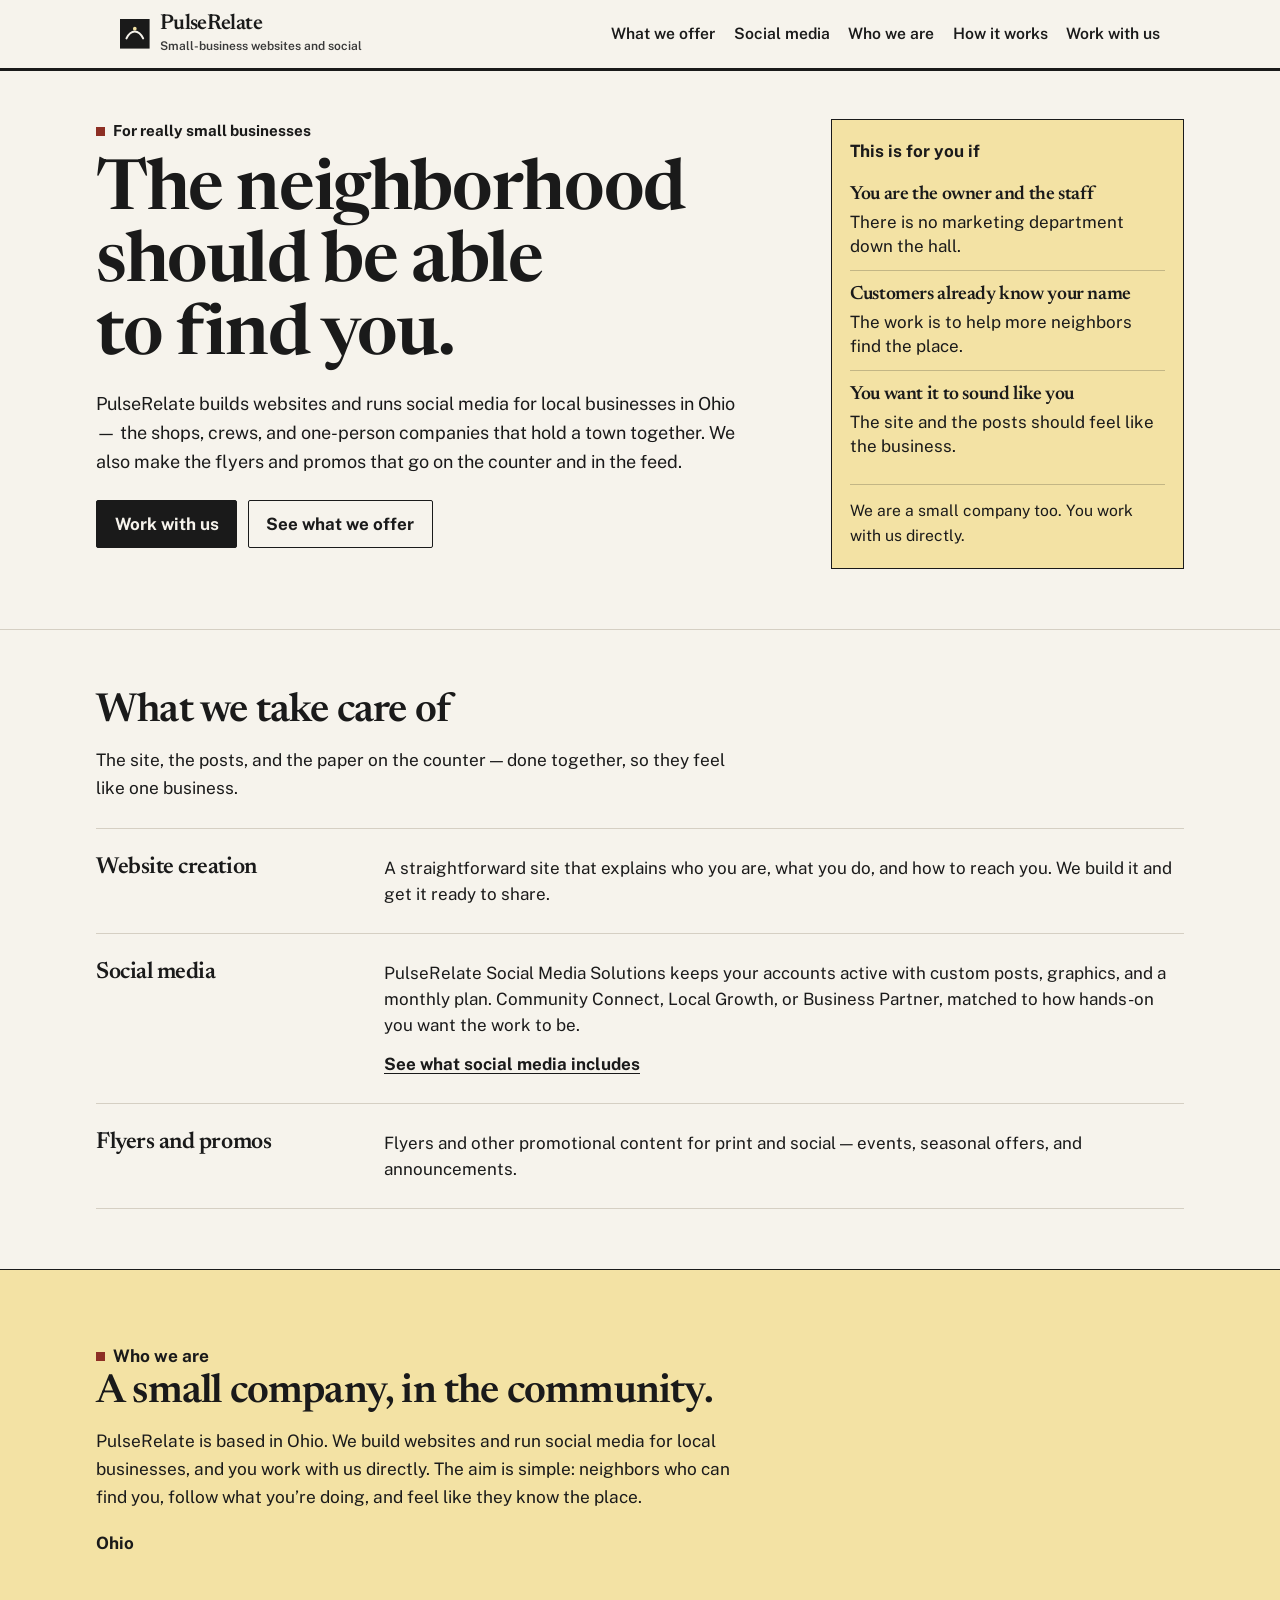
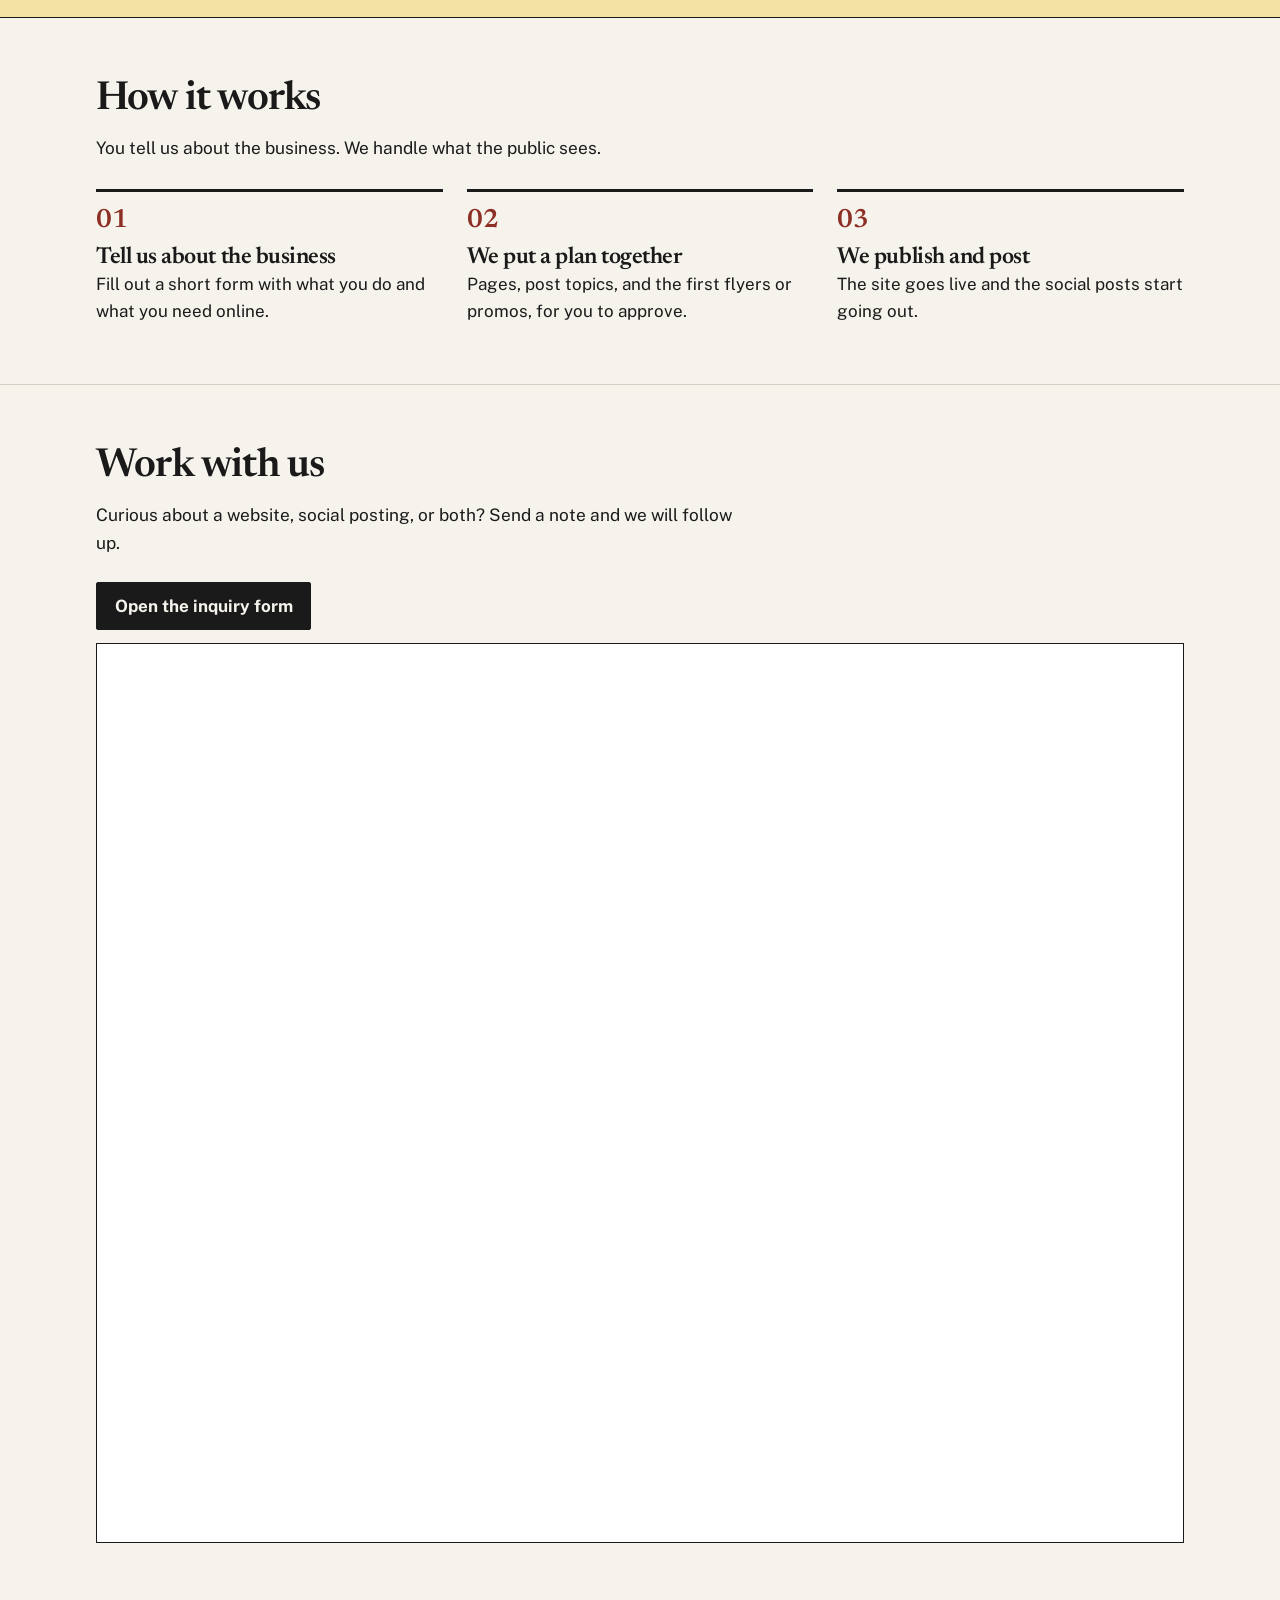
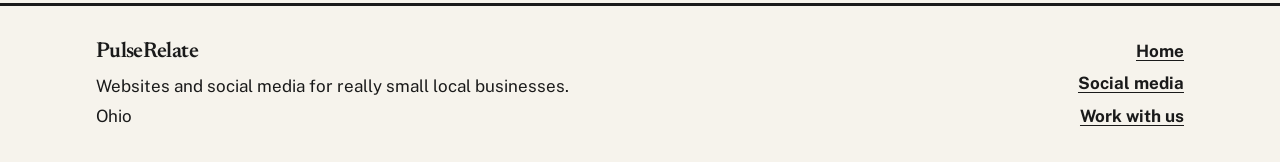
==== commit fa003057: "Use one header on both pages and say Ohio instead of Westerville. Co-authored-by: Cursor <cursoragen" ====
--- a/index.html
+++ b/index.html
@@ -7,7 +7,7 @@
     <title>PulseRelate — Websites and social media for small local businesses</title>
     <meta
       name="description"
-      content="PulseRelate builds websites and runs social media for really small local businesses in Westerville, Ohio. Posts, flyers, and a site the neighborhood can actually use."
+      content="PulseRelate builds websites and runs social media for really small local businesses in Ohio. Posts, flyers, and a site the neighborhood can actually use."
     />
     <link rel="preconnect" href="https://fonts.googleapis.com" />
     <link rel="preconnect" href="https://fonts.gstatic.com" crossorigin />
@@ -22,7 +22,7 @@
     <a class="skip" href="#top">Skip to content</a>
     <header class="site-header">
       <div class="header-inner">
-        <a class="brand" href="#top">
+        <a class="brand" href="index.html">
           <svg class="mark" viewBox="0 0 32 32" aria-hidden="true">
             <rect width="32" height="32" fill="#1a1a1a" />
             <path d="M7 21c2.4-5 4.8-7.5 9-7.5S22.6 16 25 21" fill="none" stroke="#f6f3ec" stroke-width="2.2" stroke-linecap="round" />
@@ -37,12 +37,12 @@
           <span class="nav-toggle-icon" aria-hidden="true"></span>
           <span class="nav-toggle-label">Menu</span>
         </button>
-        <nav id="site-nav" class="nav" aria-label="Page">
-          <a href="#offer">What we offer</a>
+        <nav id="site-nav" class="nav" aria-label="Site">
+          <a href="index.html#offer">What we offer</a>
           <a href="social.html">Social media</a>
-          <a href="#about">Who we are</a>
-          <a href="#process">How it works</a>
-          <a href="#work">Work with us</a>
+          <a href="index.html#about">Who we are</a>
+          <a href="index.html#process">How it works</a>
+          <a href="index.html#work">Work with us</a>
         </nav>
       </div>
     </header>
@@ -55,7 +55,7 @@
             <h1>The neighborhood should be able to find you.</h1>
             <p class="lede">
               PulseRelate builds websites and runs social media for local businesses
-              in Westerville — the shops, crews, and one-person companies that hold
+              in Ohio — the shops, crews, and one-person companies that hold
               a town together. We also make the flyers and promos that go on the
               counter and in the feed.
             </p>
@@ -126,13 +126,13 @@
             <p class="kicker"><span class="kicker-mark" aria-hidden="true"></span> Who we are</p>
             <h2>A small company, in the community.</h2>
             <p>
-              PulseRelate is based in Westerville, Ohio. We build websites and run
+              PulseRelate is based in Ohio. We build websites and run
               social media for local businesses, and you work with us directly.
               The aim is simple: neighbors who can find you, follow what you’re
               doing, and feel like they know the place.
             </p>
           </div>
-          <p class="place">Westerville, Ohio</p>
+          <p class="place">Ohio</p>
         </div>
       </section>
 
@@ -201,12 +201,12 @@
         <div>
           <p class="footer-name">PulseRelate</p>
           <p>Websites and social media for really small local businesses.</p>
-          <p>Westerville, Ohio</p>
+          <p>Ohio</p>
         </div>
         <div class="footer-links">
           <a href="index.html">Home</a>
           <a href="social.html">Social media</a>
-          <a href="#work">Work with us</a>
+          <a href="index.html#work">Work with us</a>
         </div>
       </div>
     </footer>
--- a/styles.css
+++ b/styles.css
@@ -171,7 +171,8 @@
 }
 
 .nav a:hover,
-.nav a:focus-visible {
+.nav a:focus-visible,
+.nav a[aria-current="page"] {
   color: var(--red);
 }
 
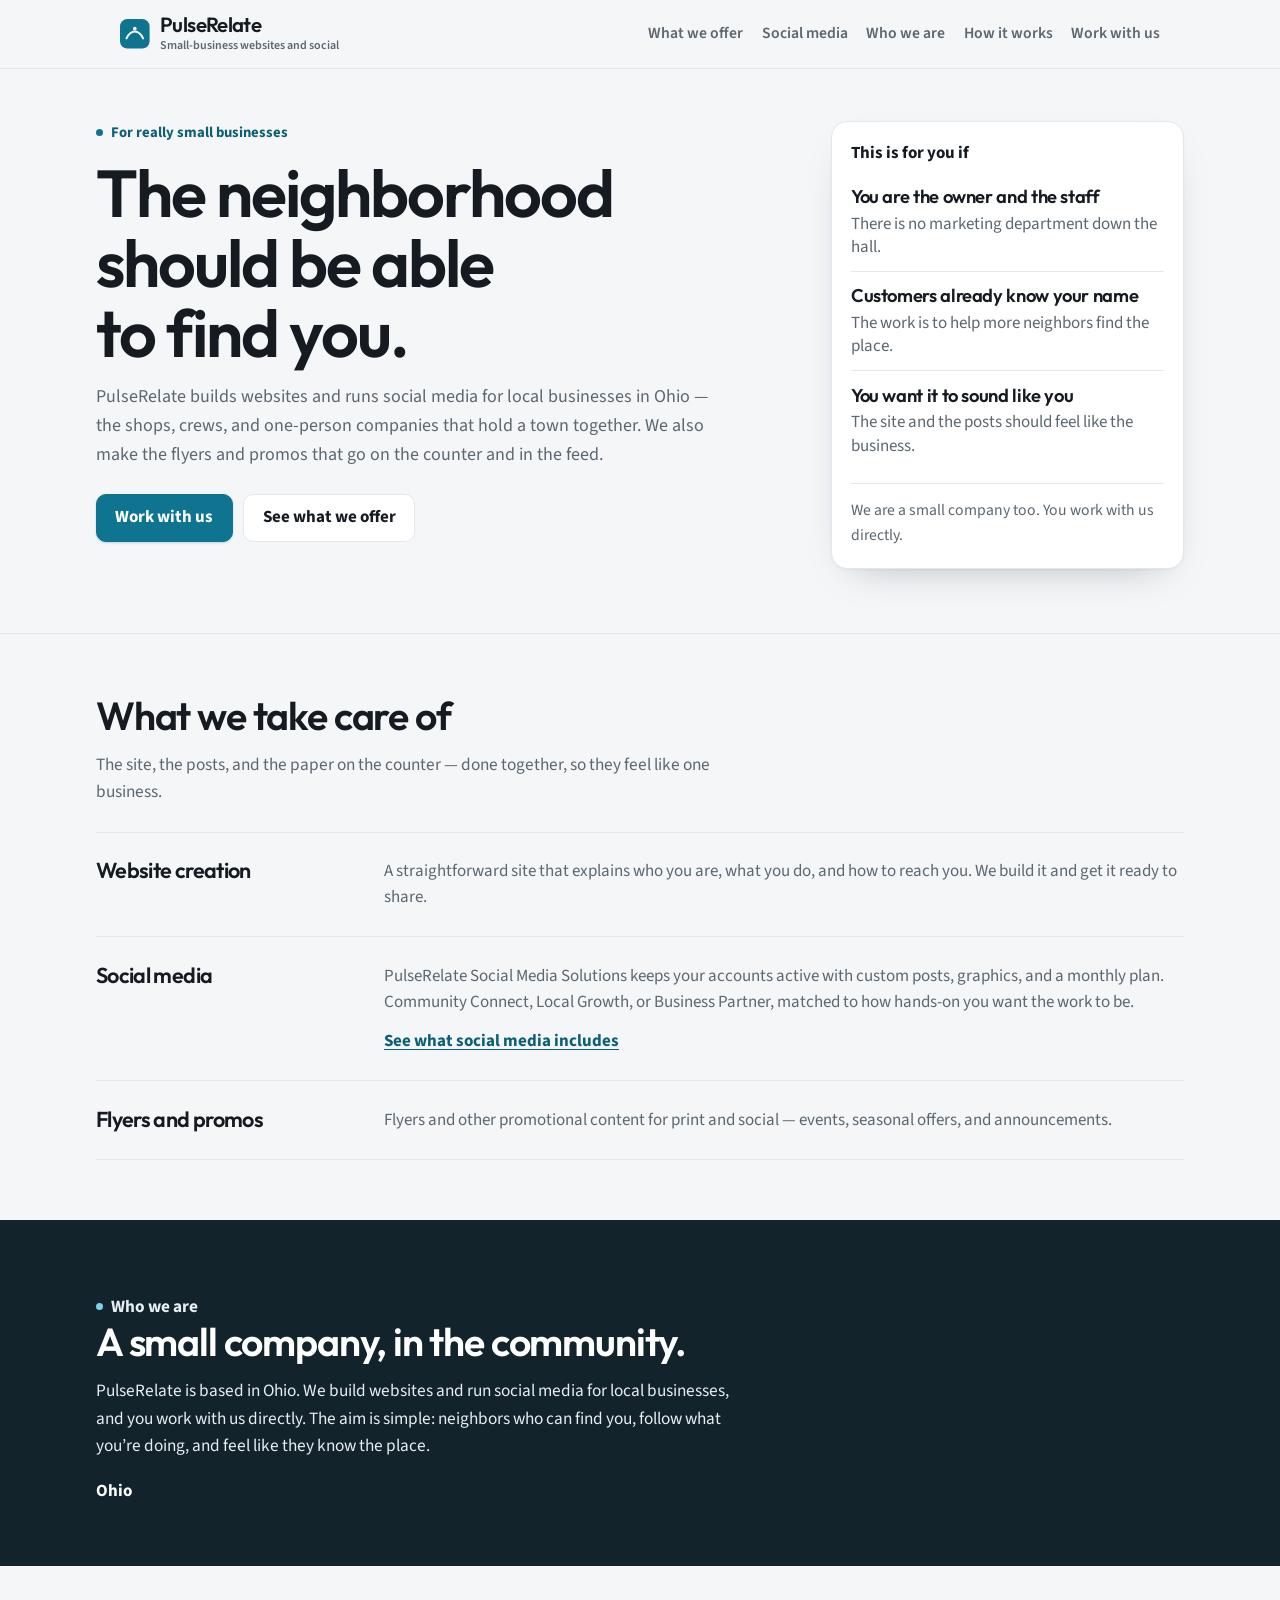
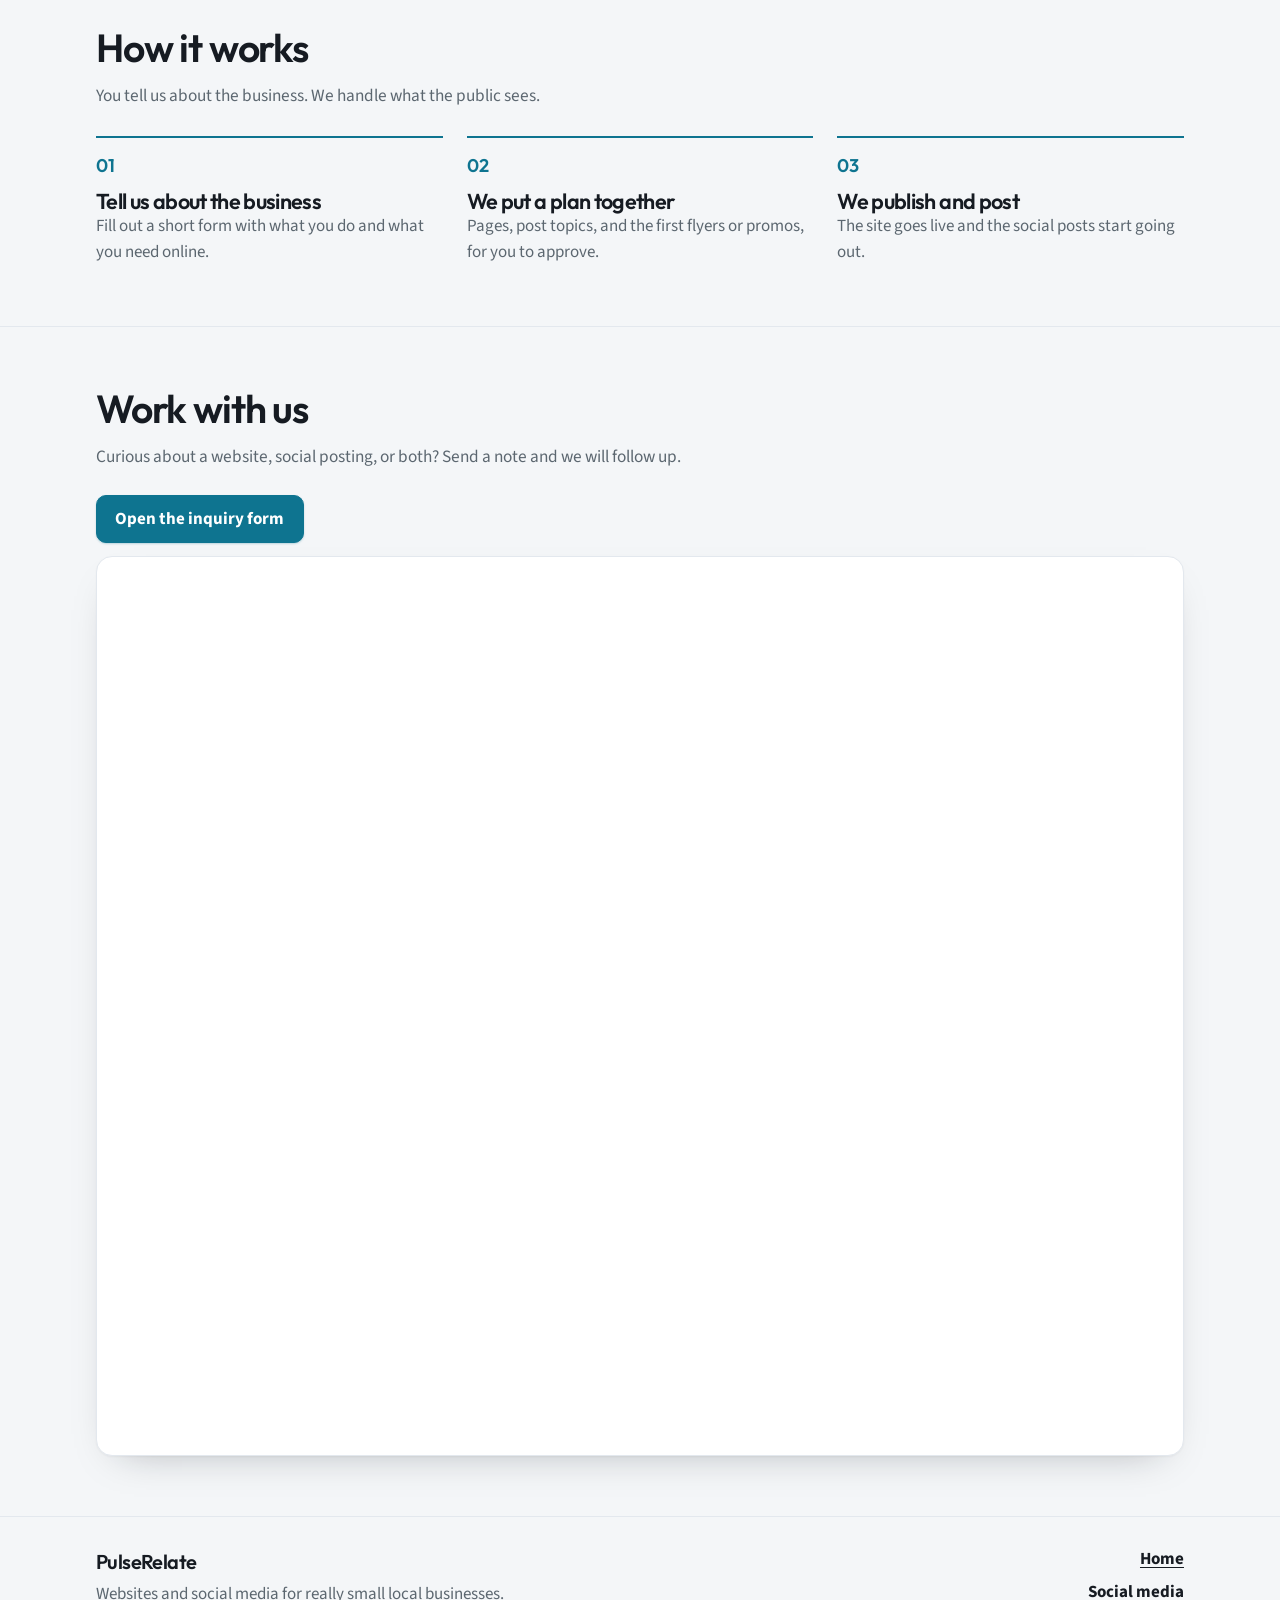
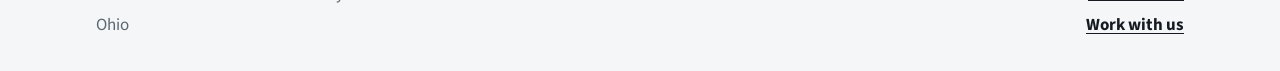
==== commit c7504087: "Replace the yellow newsprint look with a quieter teal studio style. Co-authored-by: Cursor <cursorag" ====
--- a/index.html
+++ b/index.html
@@ -3,7 +3,7 @@
   <head>
     <meta charset="utf-8" />
     <meta name="viewport" content="width=device-width, initial-scale=1, viewport-fit=cover" />
-    <meta name="theme-color" content="#f6f3ec" />
+    <meta name="theme-color" content="#f4f6f8" />
     <title>PulseRelate — Websites and social media for small local businesses</title>
     <meta
       name="description"
@@ -12,11 +12,11 @@
     <link rel="preconnect" href="https://fonts.googleapis.com" />
     <link rel="preconnect" href="https://fonts.gstatic.com" crossorigin />
     <link
-      href="https://fonts.googleapis.com/css2?family=Newsreader:ital,opsz,wght@0,6..72,500;0,6..72,600;1,6..72,500&family=Public+Sans:wght@400;600;700&display=swap"
+      href="https://fonts.googleapis.com/css2?family=Outfit:wght@500;600;700&family=Source+Sans+3:wght@400;600;700&display=swap"
       rel="stylesheet"
     />
     <link rel="stylesheet" href="styles.css" />
-    <link rel="icon" href="data:image/svg+xml,%3Csvg xmlns='http://www.w3.org/2000/svg' viewBox='0 0 32 32'%3E%3Crect width='32' height='32' fill='%231a1a1a'/%3E%3Cpath d='M7 21c2.4-5 4.8-7.5 9-7.5S22.6 16 25 21' fill='none' stroke='%23f6f3ec' stroke-width='2.2' stroke-linecap='round'/%3E%3Ccircle cx='16' cy='10.5' r='2' fill='%23f3e2a4'/%3E%3C/svg%3E" />
+    <link rel="icon" href="data:image/svg+xml,%3Csvg xmlns='http://www.w3.org/2000/svg' viewBox='0 0 32 32'%3E%3Crect width='32' height='32' rx='8' fill='%230e7490'/%3E%3Cpath d='M7 21c2.4-5 4.8-7.5 9-7.5S22.6 16 25 21' fill='none' stroke='%23f4f7f8' stroke-width='2.2' stroke-linecap='round'/%3E%3Ccircle cx='16' cy='10.5' r='2' fill='%23f4f7f8'/%3E%3C/svg%3E" />
   </head>
   <body>
     <a class="skip" href="#top">Skip to content</a>
@@ -24,9 +24,9 @@
       <div class="header-inner">
         <a class="brand" href="index.html">
           <svg class="mark" viewBox="0 0 32 32" aria-hidden="true">
-            <rect width="32" height="32" fill="#1a1a1a" />
-            <path d="M7 21c2.4-5 4.8-7.5 9-7.5S22.6 16 25 21" fill="none" stroke="#f6f3ec" stroke-width="2.2" stroke-linecap="round" />
-            <circle cx="16" cy="10.5" r="2" fill="#f3e2a4" />
+            <rect width="32" height="32" rx="8" fill="#0e7490" />
+            <path d="M7 21c2.4-5 4.8-7.5 9-7.5S22.6 16 25 21" fill="none" stroke="#f4f7f8" stroke-width="2.2" stroke-linecap="round" />
+            <circle cx="16" cy="10.5" r="2" fill="#f4f7f8" />
           </svg>
           <span class="brand-text">
             <span class="brand-name">PulseRelate</span>
--- a/styles.css
+++ b/styles.css
@@ -1,13 +1,16 @@
 :root {
   color-scheme: light;
-  --paper: #f6f3ec;
-  --sheet: #fffcf7;
-  --manila: #f3e2a4;
-  --ink: #1a1a1a;
-  --muted: #3a3a3a;
-  --rule: #d5cfc3;
-  --red: #8d2f24;
+  --paper: #f4f6f8;
+  --sheet: #ffffff;
+  --ink: #161b22;
+  --muted: #5c6770;
+  --line: #e3e8ee;
+  --accent: #0e7490;
+  --accent-deep: #0c5f76;
+  --band: #13232c;
+  --band-text: #e7eef1;
   --max: 68rem;
+  --shadow: 0 1px 2px rgb(16 24 32 / 0.04), 0 16px 40px -24px rgb(16 24 32 / 0.35);
 }
 
 * {
@@ -21,7 +24,7 @@
 body {
   margin: 0;
   min-height: 100vh;
-  font-family: "Public Sans", "Segoe UI", sans-serif;
+  font-family: "Source Sans 3", "Segoe UI", sans-serif;
   font-size: 1.0625rem;
   line-height: 1.6;
   color: var(--ink);
@@ -44,12 +47,12 @@
 }
 
 :focus-visible {
-  outline: 2px solid var(--ink);
+  outline: 2px solid var(--accent);
   outline-offset: 3px;
 }
 
 ::selection {
-  background: var(--manila);
+  background: #d5eef3;
   color: var(--ink);
 }
 
@@ -59,8 +62,9 @@
   top: -4rem;
   z-index: 80;
   padding: 0.55rem 0.75rem;
+  border-radius: 8px;
   background: var(--ink);
-  color: var(--paper);
+  color: white;
   font-weight: 700;
   text-decoration: none;
 }
@@ -79,8 +83,9 @@
   top: 0;
   z-index: 30;
   padding-top: env(safe-area-inset-top);
-  background: var(--paper);
-  border-bottom: 3px solid var(--ink);
+  background: rgb(244 246 248 / 0.92);
+  border-bottom: 1px solid var(--line);
+  backdrop-filter: blur(12px);
 }
 
 .header-inner {
@@ -112,8 +117,8 @@
 
 .brand-name {
   display: block;
-  font-family: Newsreader, Georgia, "Iowan Old Style", serif;
-  font-size: 1.35rem;
+  font-family: Outfit, "Segoe UI", sans-serif;
+  font-size: 1.28rem;
   font-weight: 600;
   letter-spacing: -0.03em;
   line-height: 1;
@@ -136,20 +141,21 @@
   min-height: 44px;
   min-width: 44px;
   padding: 0.35rem 0.8rem;
-  border: 1.5px solid var(--ink);
-  border-radius: 2px;
-  background: transparent;
+  border: 1px solid var(--line);
+  border-radius: 999px;
+  background: var(--sheet);
   color: var(--ink);
   font: inherit;
   font-size: 0.95rem;
   font-weight: 700;
   cursor: pointer;
+  box-shadow: 0 1px 2px rgb(16 24 32 / 0.05);
 }
 
 .nav-toggle:hover,
 .nav-toggle:focus-visible {
-  background: var(--ink);
-  color: var(--paper);
+  border-color: var(--accent);
+  color: var(--accent-deep);
 }
 
 .nav-toggle-icon {
@@ -165,15 +171,15 @@
 }
 
 .nav a {
-  color: var(--ink);
-  font-weight: 700;
+  color: var(--muted);
+  font-weight: 600;
   text-decoration: none;
 }
 
 .nav a:hover,
 .nav a:focus-visible,
 .nav a[aria-current="page"] {
-  color: var(--red);
+  color: var(--ink);
 }
 
 @media (max-width: 899px) {
@@ -181,13 +187,14 @@
     display: flex;
     flex-direction: column;
     position: absolute;
-    top: calc(100% + 3px);
+    top: calc(100% + 1px);
     left: 0;
     right: 0;
     z-index: 40;
-    padding: 0.15rem 0 0.5rem;
-    background: var(--paper);
-    border-bottom: 3px solid var(--ink);
+    padding: 0.35rem 0 0.6rem;
+    background: rgb(244 246 248 / 0.98);
+    border-bottom: 1px solid var(--line);
+    box-shadow: 0 16px 32px -24px rgb(16 24 32 / 0.45);
   }
 
   .nav a {
@@ -195,7 +202,8 @@
     align-items: center;
     min-height: 48px;
     padding: 0.35rem 1rem;
-    border-top: 1px solid var(--rule);
+    border-top: 1px solid var(--line);
+    color: var(--ink);
     font-size: 1.05rem;
   }
 }
@@ -218,31 +226,55 @@
   align-items: center;
   gap: 0.5rem;
   margin: 0 0 0.85rem;
-  font-size: 0.95rem;
+  color: var(--accent-deep);
+  font-size: 0.92rem;
   font-weight: 700;
 }
 
 .kicker-mark {
-  width: 0.55rem;
-  height: 0.55rem;
+  width: 0.45rem;
+  height: 0.45rem;
   flex: none;
-  background: var(--red);
+  border-radius: 999px;
+  background: var(--accent);
+}
+
+h1,
+h2,
+h3,
+.brand-name,
+.footer-name,
+.side-card strong,
+.step-num,
+.pull p {
+  font-family: Outfit, "Segoe UI", sans-serif;
 }
 
 h1,
 h2,
 h3 {
-  font-family: Newsreader, Georgia, "Iowan Old Style", serif;
   font-weight: 600;
-  letter-spacing: -0.02em;
+  letter-spacing: -0.03em;
   line-height: 1.12;
   text-wrap: balance;
 }
 
 h1 {
   margin: 0;
-  font-size: clamp(2.35rem, 8vw, 4.35rem);
-  line-height: 1.04;
+  font-size: clamp(2.35rem, 8vw, 4.15rem);
+  line-height: 1.05;
+}
+
+.lede,
+.section-intro p,
+.close-block > p,
+.side-card span,
+.service-list p,
+.steps p,
+.extras p,
+.plan > p,
+.story p {
+  color: var(--muted);
 }
 
 .lede {
@@ -265,40 +297,45 @@
   align-items: center;
   justify-content: center;
   min-height: 48px;
-  padding: 0.7rem 1.1rem;
-  border: 1.5px solid var(--ink);
-  border-radius: 2px;
-  background: var(--ink);
-  color: var(--paper);
+  padding: 0.7rem 1.15rem;
+  border: 1px solid var(--accent);
+  border-radius: 10px;
+  background: var(--accent);
+  color: white;
   font-weight: 700;
   line-height: 1.2;
   text-align: center;
   text-decoration: none;
+  box-shadow: 0 1px 2px rgb(14 116 144 / 0.25);
 }
 
 .button:hover,
 .button:focus-visible {
-  background: var(--red);
-  border-color: var(--red);
-  color: #fffaf4;
+  background: var(--accent-deep);
+  border-color: var(--accent-deep);
+  color: white;
 }
 
 .button-quiet {
-  background: transparent;
-  color: var(--ink);
+  background: var(--sheet);
+  border-color: var(--line);
+  color: var(--ink);
+  box-shadow: none;
 }
 
 .button-quiet:hover,
 .button-quiet:focus-visible {
-  background: var(--ink);
-  border-color: var(--ink);
-  color: var(--paper);
+  border-color: var(--accent);
+  background: var(--sheet);
+  color: var(--accent-deep);
 }
 
 .side-card {
-  padding: 1.1rem 1.15rem 1.2rem;
-  border: 1.5px solid var(--ink);
-  background: var(--manila);
+  padding: 1.15rem 1.2rem 1.25rem;
+  border: 1px solid var(--line);
+  border-radius: 16px;
+  background: var(--sheet);
+  box-shadow: var(--shadow);
 }
 
 .side-card-label {
@@ -314,7 +351,7 @@
 
 .side-card li {
   padding: 0.7rem 0;
-  border-top: 1px solid rgb(26 26 26 / 0.22);
+  border-top: 1px solid var(--line);
   line-height: 1.4;
 }
 
@@ -329,15 +366,15 @@
 
 .side-card a:hover,
 .side-card a:focus-visible {
-  color: var(--red);
+  color: var(--accent-deep);
 }
 
 .side-card strong {
   display: block;
-  font-family: Newsreader, Georgia, serif;
-  font-size: 1.2rem;
+  font-size: 1.15rem;
   font-weight: 600;
   letter-spacing: -0.02em;
+  color: var(--ink);
 }
 
 .side-card span {
@@ -348,13 +385,14 @@
 .side-card-foot {
   margin: 0.85rem 0 0;
   padding-top: 0.85rem;
-  border-top: 1px solid rgb(26 26 26 / 0.22);
+  border-top: 1px solid var(--line);
+  color: var(--muted);
   font-size: 0.98rem;
 }
 
 .section {
   padding: 2.6rem 0;
-  border-top: 1px solid var(--rule);
+  border-top: 1px solid var(--line);
   scroll-margin-top: 5.25rem;
 }
 
@@ -363,10 +401,9 @@
 }
 
 .section-intro h2,
-.story-block h2,
 .close-block h2 {
   margin: 0;
-  font-size: clamp(1.85rem, 4vw, 2.5rem);
+  font-size: clamp(1.85rem, 4vw, 2.45rem);
 }
 
 .section-intro p,
@@ -394,19 +431,19 @@
   display: grid;
   gap: 0.35rem;
   padding: 1.25rem 0;
-  border-top: 1px solid var(--rule);
+  border-top: 1px solid var(--line);
 }
 
 .service-list li:last-child,
 .extras li:last-child {
-  border-bottom: 1px solid var(--rule);
+  border-bottom: 1px solid var(--line);
 }
 
 .service-list h3,
 .steps h3,
 .extras h3 {
   margin: 0;
-  font-size: 1.45rem;
+  font-size: 1.35rem;
 }
 
 .service-list p,
@@ -421,23 +458,44 @@
 .more {
   justify-self: start;
   margin-top: 0.75rem;
+  color: var(--accent-deep);
   font-weight: 700;
   text-underline-offset: 0.18em;
 }
 
 .more:hover,
 .more:focus-visible {
-  color: var(--red);
+  color: var(--ink);
 }
 
 .notice {
-  background: var(--manila);
-  border-top: 1.5px solid var(--ink);
-  border-bottom: 1.5px solid var(--ink);
+  background: var(--band);
+  color: white;
+  border-top: 0;
+  border-bottom: 0;
 }
 
 .notice + .section {
   border-top: 0;
+}
+
+.notice h2,
+.notice .place,
+.notice .kicker {
+  color: white;
+}
+
+.notice .kicker-mark {
+  background: #7dd3e8;
+}
+
+.notice .section-intro p,
+.notice .reasons li {
+  color: var(--band-text);
+}
+
+.notice .reasons li {
+  border-top-color: rgb(255 255 255 / 0.16);
 }
 
 .place {
@@ -450,15 +508,14 @@
   grid-template-columns: 2.75rem minmax(0, 1fr);
   gap: 0.35rem 0.75rem;
   padding: 1.15rem 0;
-  border-top: 1px solid var(--rule);
+  border-top: 1px solid var(--line);
 }
 
 .step-num {
-  font-family: Newsreader, Georgia, serif;
-  font-size: 1.65rem;
+  font-size: 1.15rem;
   font-weight: 600;
-  line-height: 1;
-  color: var(--red);
+  line-height: 1.3;
+  color: var(--accent);
 }
 
 .soon,
@@ -468,8 +525,10 @@
 
 .soon {
   padding: 1.1rem 1.15rem;
-  border: 1.5px dashed var(--ink);
-  background: var(--manila);
+  border: 1px dashed var(--line);
+  border-radius: 14px;
+  background: var(--sheet);
+  color: var(--muted);
 }
 
 .soon p,
@@ -485,13 +544,16 @@
 
 .form-hint {
   max-width: 38rem;
+  color: var(--muted);
 }
 
 #form-frame {
   width: 100%;
   height: 900px;
-  border: 1.5px solid var(--ink);
+  border: 1px solid var(--line);
+  border-radius: 16px;
   background: white;
+  box-shadow: var(--shadow);
 }
 
 .story {
@@ -518,26 +580,29 @@
   display: flex;
   flex-direction: column;
   min-width: 0;
-  padding: 1.15rem 1.1rem 1.25rem;
-  border: 1.5px solid var(--ink);
+  padding: 1.2rem 1.15rem 1.3rem;
+  border: 1px solid var(--line);
+  border-radius: 16px;
   background: var(--sheet);
+  box-shadow: var(--shadow);
   scroll-margin-top: 5.25rem;
 }
 
 .plan-start {
-  background: var(--manila);
+  border-color: #b7dbe3;
+  background: #f3fbfc;
 }
 
 .plan-flag {
   margin: 0 0 0.35rem;
-  color: var(--red);
+  color: var(--accent-deep);
   font-size: 0.82rem;
   font-weight: 700;
 }
 
 .plan h3 {
   margin: 0;
-  font-size: 1.7rem;
+  font-size: 1.55rem;
 }
 
 .plan > p {
@@ -552,23 +617,26 @@
 
 .features li {
   padding: 0.55rem 0;
-  border-top: 1px solid rgb(26 26 26 / 0.16);
+  border-top: 1px solid var(--line);
   line-height: 1.4;
 }
 
 .features li.includes {
+  color: var(--ink);
   font-weight: 700;
 }
 
 .fit {
   margin-top: auto;
   padding-top: 0.9rem;
+  color: var(--muted);
   font-size: 0.98rem;
 }
 
 .fit strong {
   display: block;
   margin-bottom: 0.2rem;
+  color: var(--ink);
   font-size: 0.82rem;
   font-weight: 700;
 }
@@ -579,7 +647,7 @@
 
 .extras li {
   padding: 1.05rem 0;
-  border-top: 1px solid var(--rule);
+  border-top: 1px solid var(--line);
 }
 
 .reasons {
@@ -588,7 +656,7 @@
 
 .reasons li {
   padding: 0.9rem 0.75rem 0.9rem 0;
-  border-top: 1px solid rgb(26 26 26 / 0.2);
+  border-top: 1px solid var(--line);
 }
 
 .pull {
@@ -596,16 +664,15 @@
   margin: 1.5rem 0 0;
   padding: 0 0 0 0.9rem;
   border: 0;
-  border-left: 3px solid var(--red);
+  border-left: 3px solid var(--accent);
 }
 
 .pull p {
   margin: 0;
-  font-family: Newsreader, Georgia, serif;
-  font-size: clamp(1.4rem, 3vw, 1.85rem);
-  font-style: italic;
+  color: var(--ink);
+  font-size: clamp(1.35rem, 3vw, 1.75rem);
   font-weight: 500;
-  letter-spacing: -0.02em;
+  letter-spacing: -0.03em;
   line-height: 1.25;
 }
 
@@ -615,7 +682,8 @@
 
 .site-footer {
   padding: 1.6rem 0 calc(2rem + env(safe-area-inset-bottom));
-  border-top: 3px solid var(--ink);
+  border-top: 1px solid var(--line);
+  color: var(--muted);
 }
 
 .footer-grid {
@@ -625,8 +693,8 @@
 
 .footer-name {
   margin: 0;
-  font-family: Newsreader, Georgia, serif;
-  font-size: 1.35rem;
+  color: var(--ink);
+  font-size: 1.25rem;
   font-weight: 600;
   letter-spacing: -0.03em;
 }
@@ -643,13 +711,14 @@
 }
 
 .footer-links a {
+  color: var(--ink);
   font-weight: 700;
   text-underline-offset: 0.16em;
 }
 
 .footer-links a:hover,
 .footer-links a:focus-visible {
-  color: var(--red);
+  color: var(--accent-deep);
 }
 
 @media (max-width: 720px) {
@@ -704,7 +773,7 @@
   }
 
   .extras li:nth-last-child(2) {
-    border-bottom: 1px solid var(--rule);
+    border-bottom: 1px solid var(--line);
   }
 
   .footer-grid {
@@ -731,7 +800,7 @@
   .steps li {
     display: block;
     padding: 1rem 0 0;
-    border-top: 3px solid var(--ink);
+    border-top: 2px solid var(--accent);
   }
 
   .step-num {
@@ -766,7 +835,7 @@
   }
 
   .hero {
-    padding: 3rem 0 3.75rem;
+    padding: 3.25rem 0 4rem;
   }
 
   .hero-grid {
